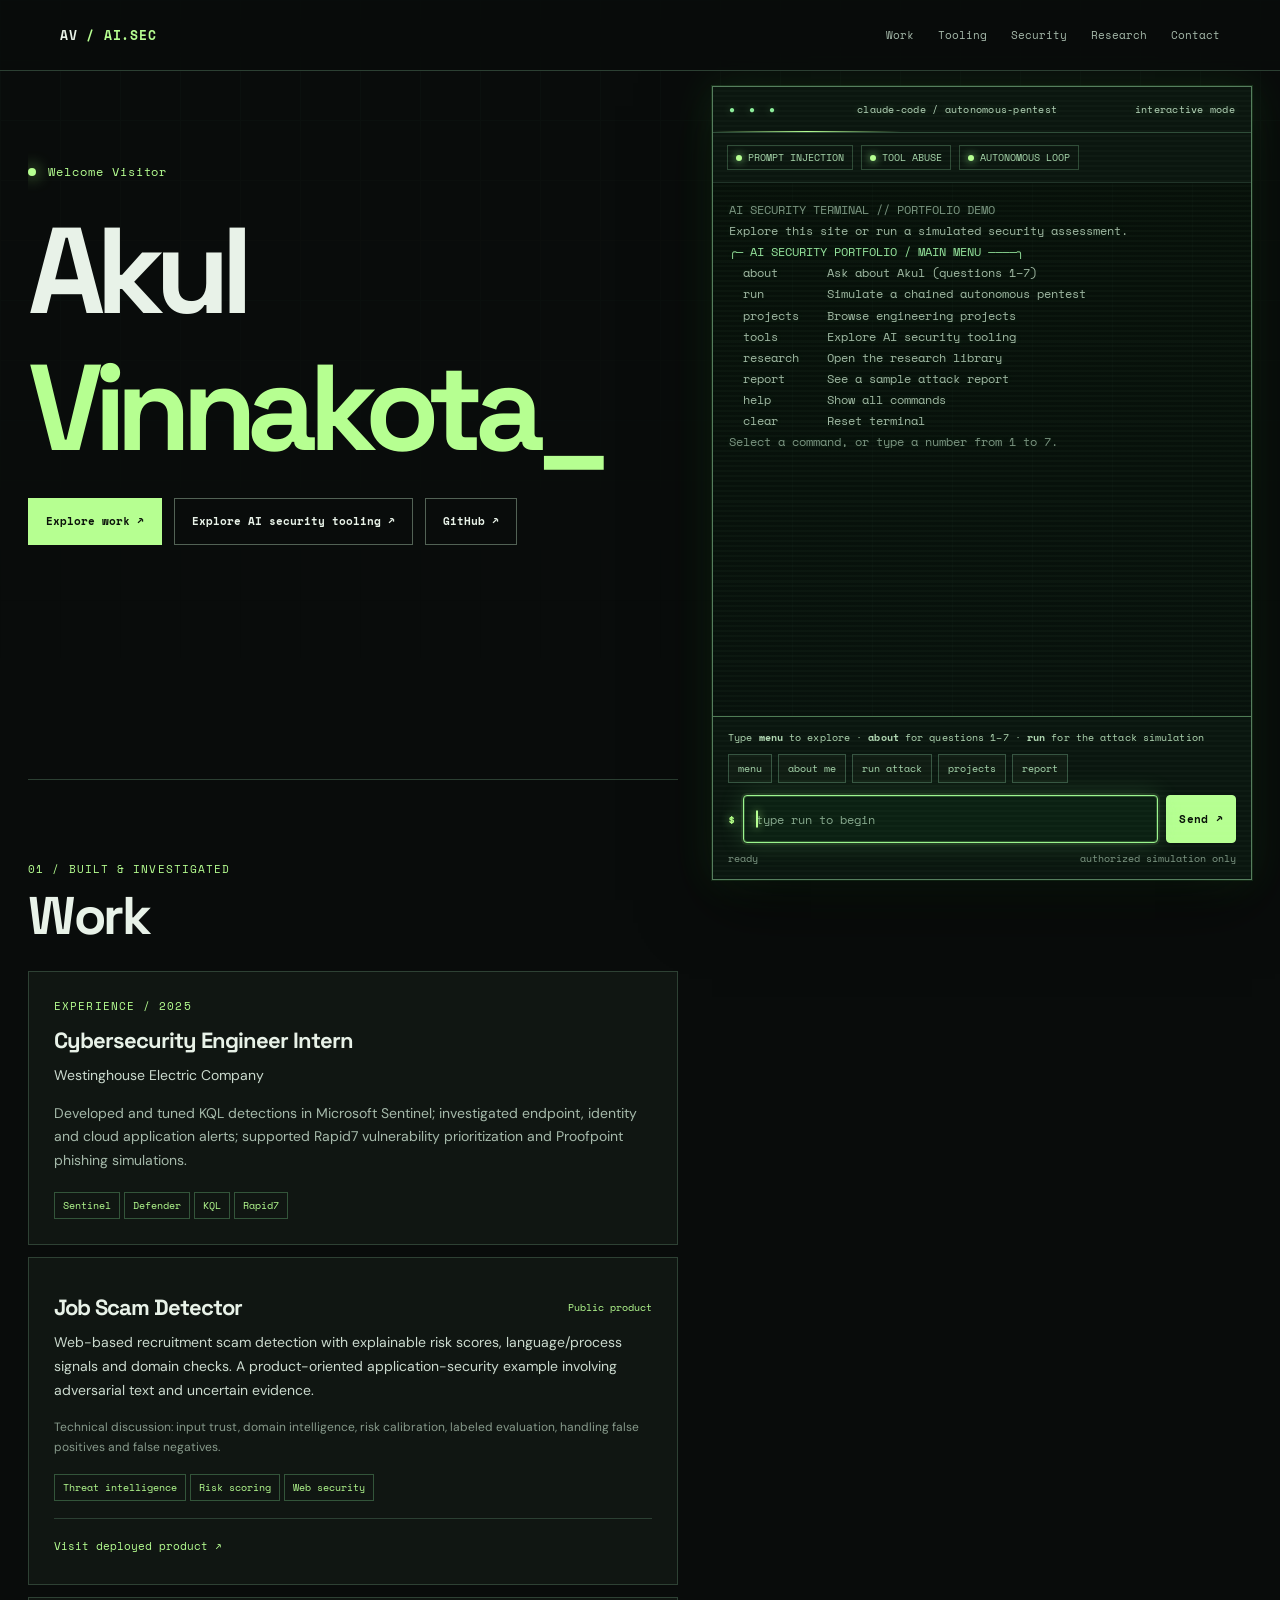
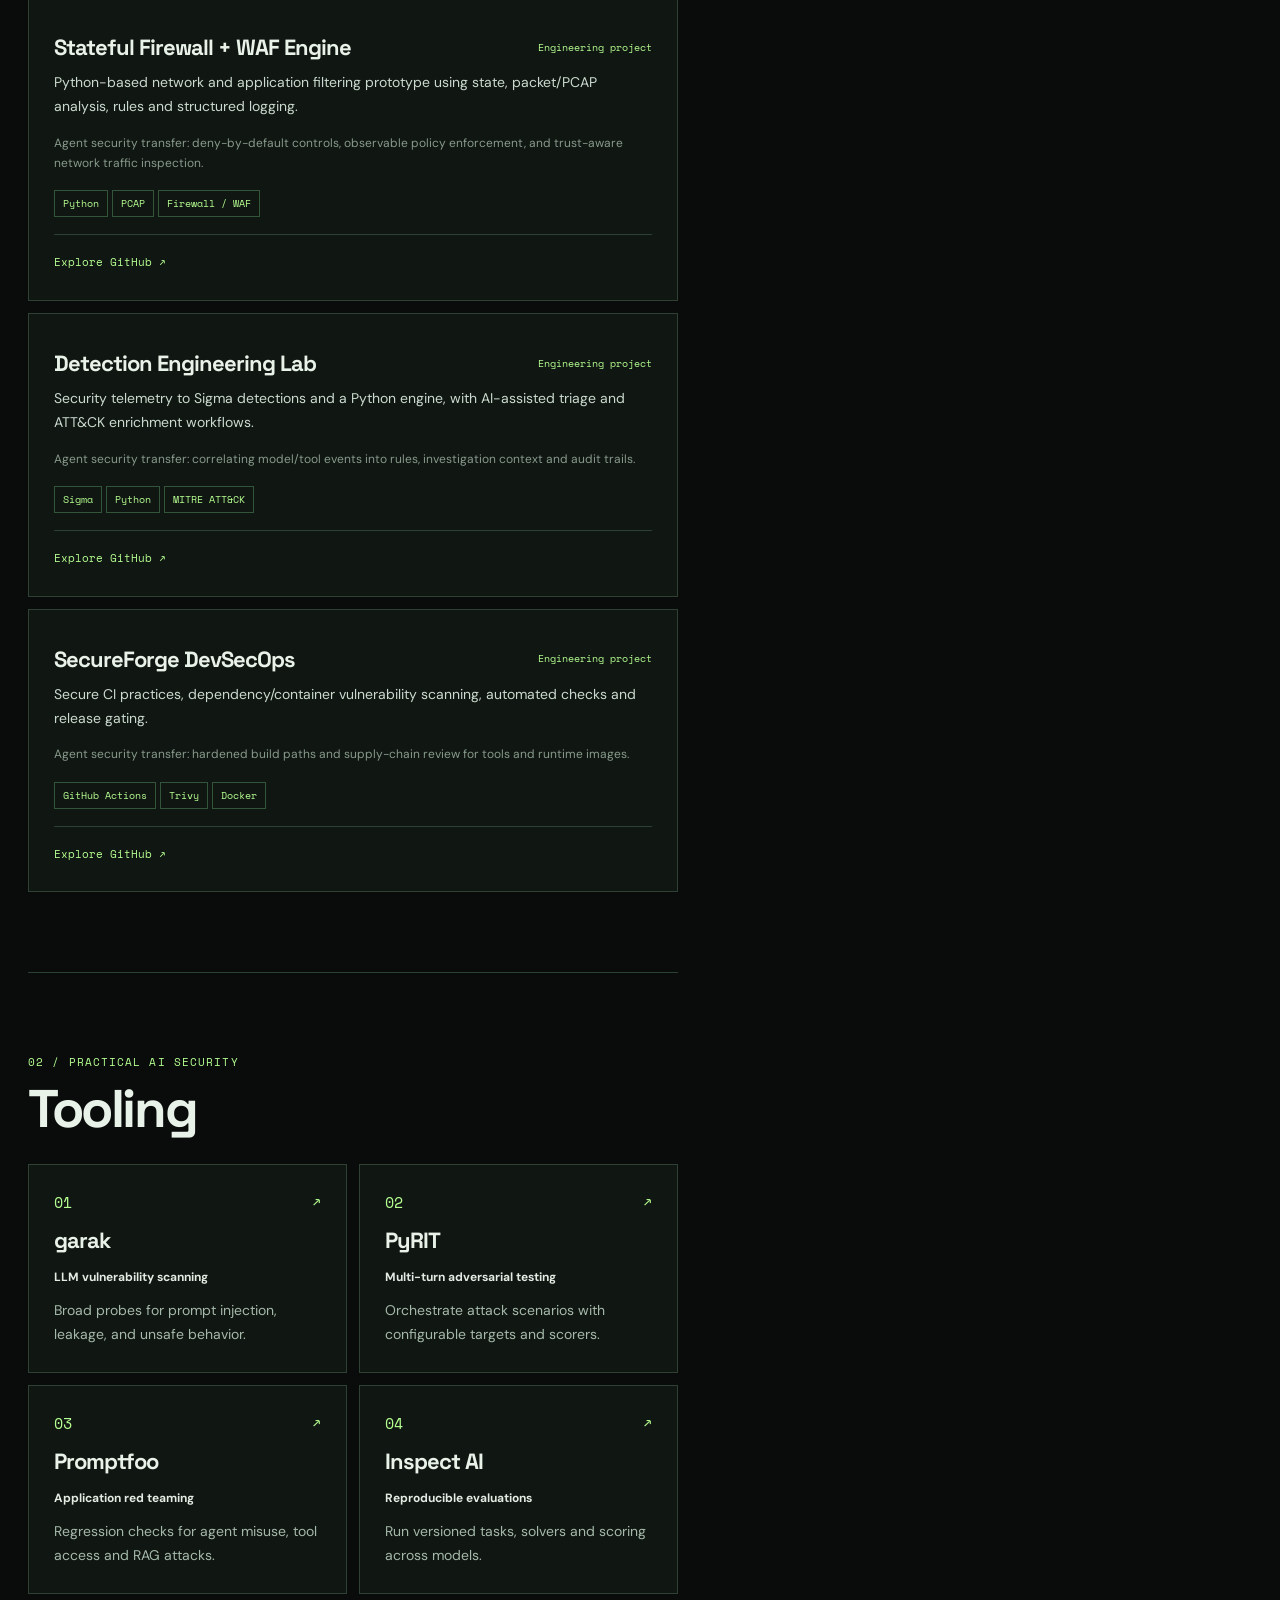
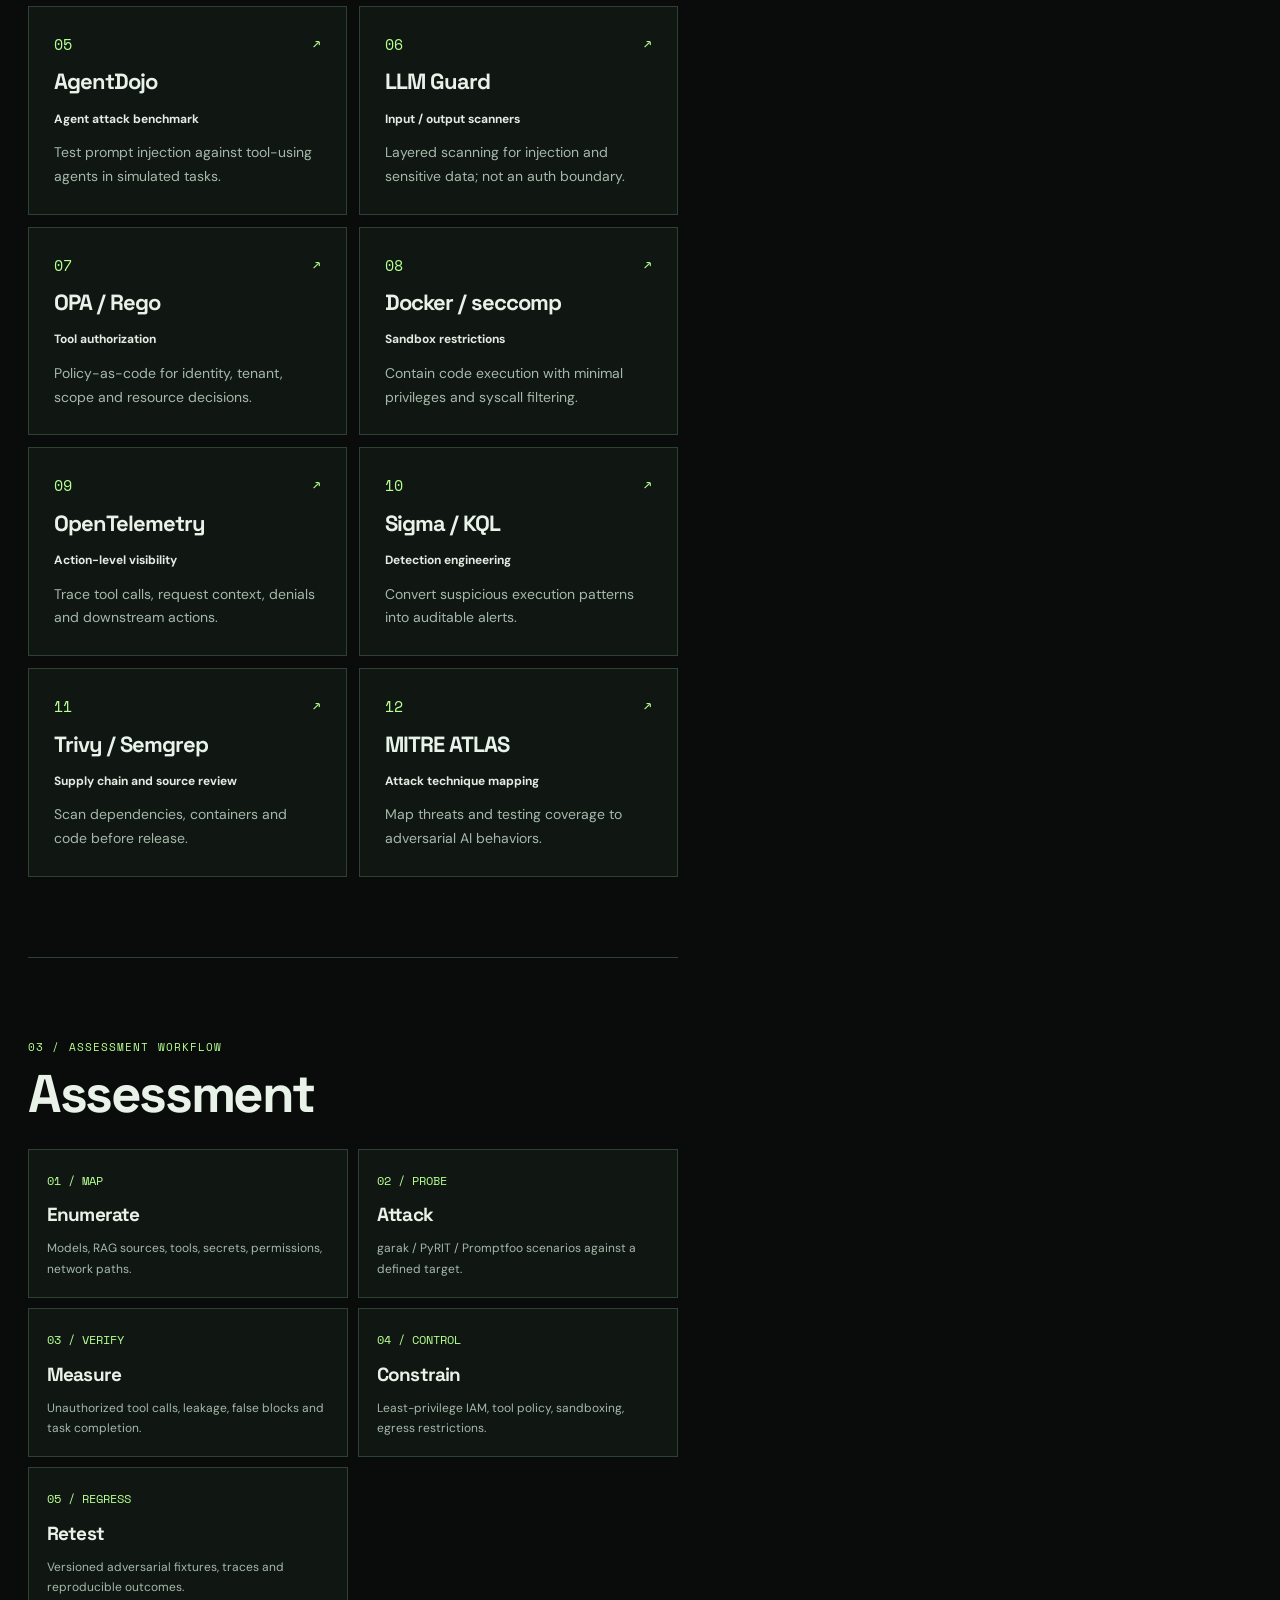
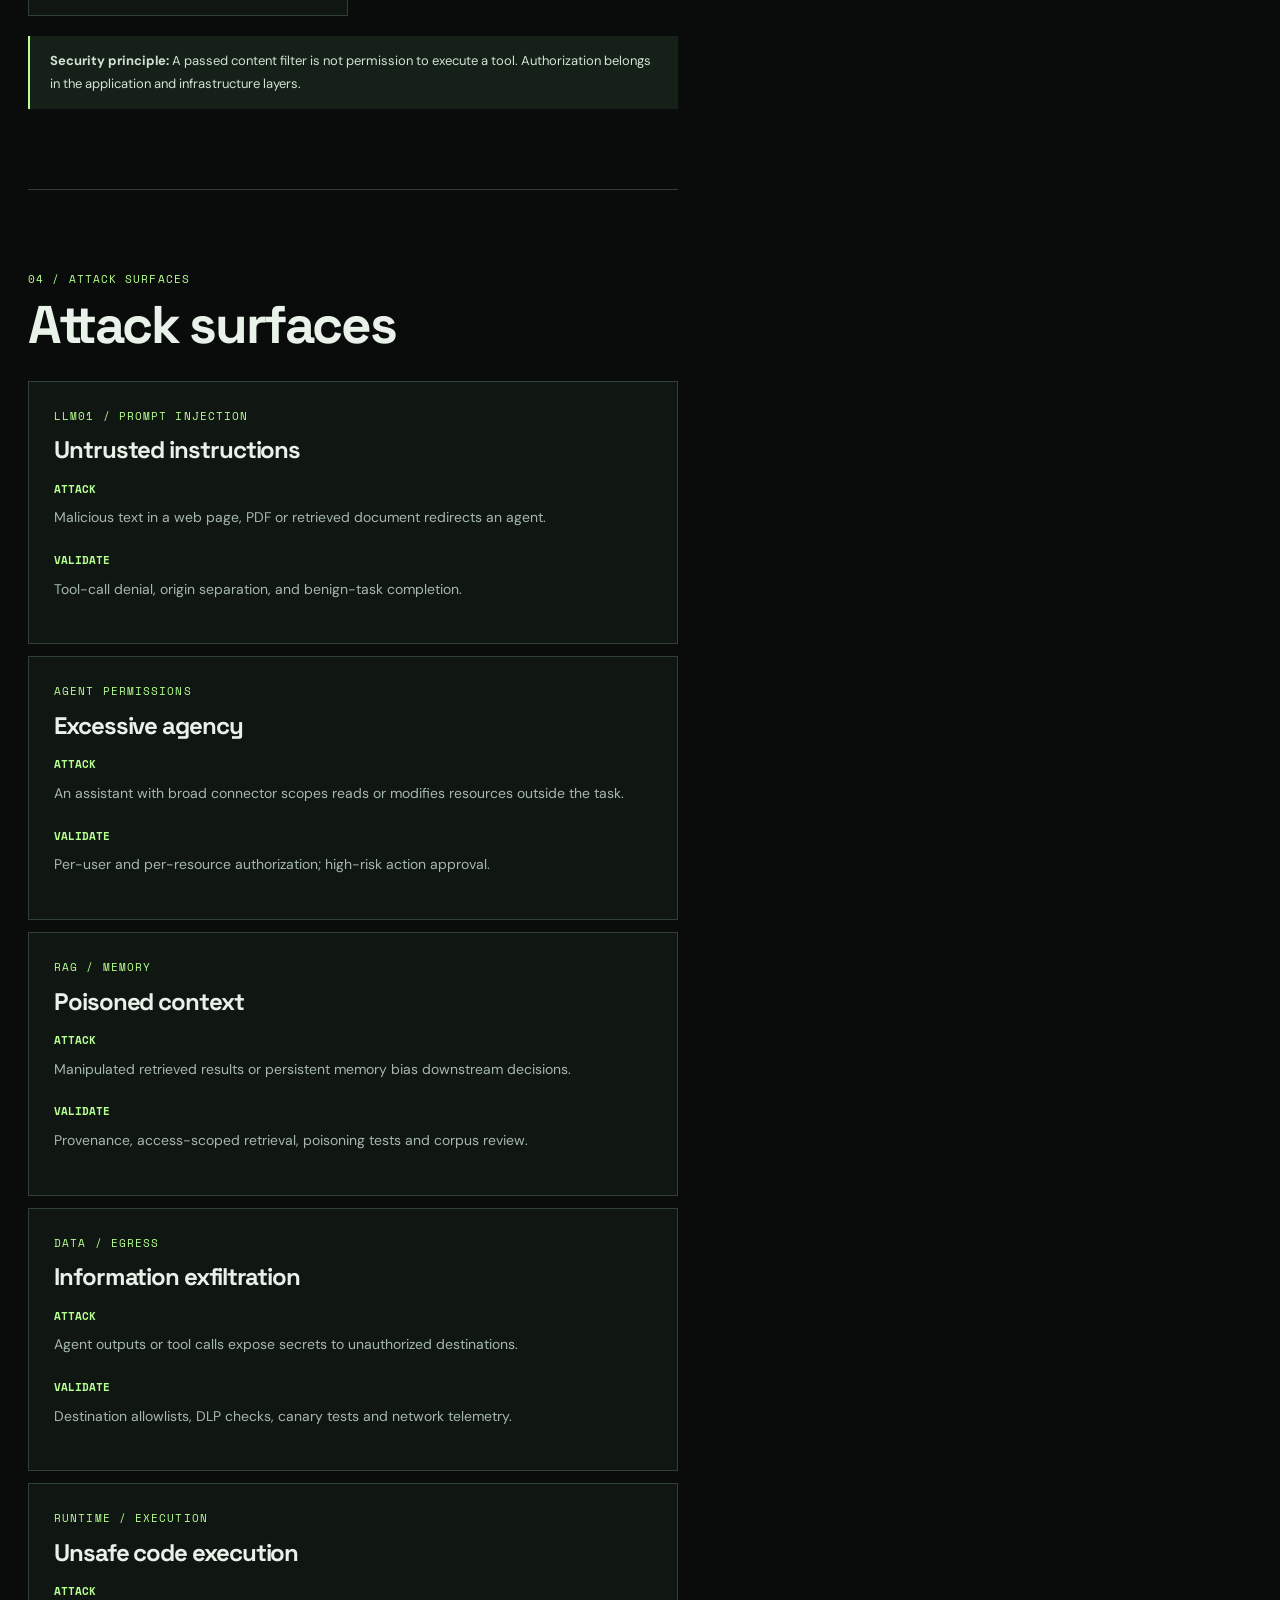
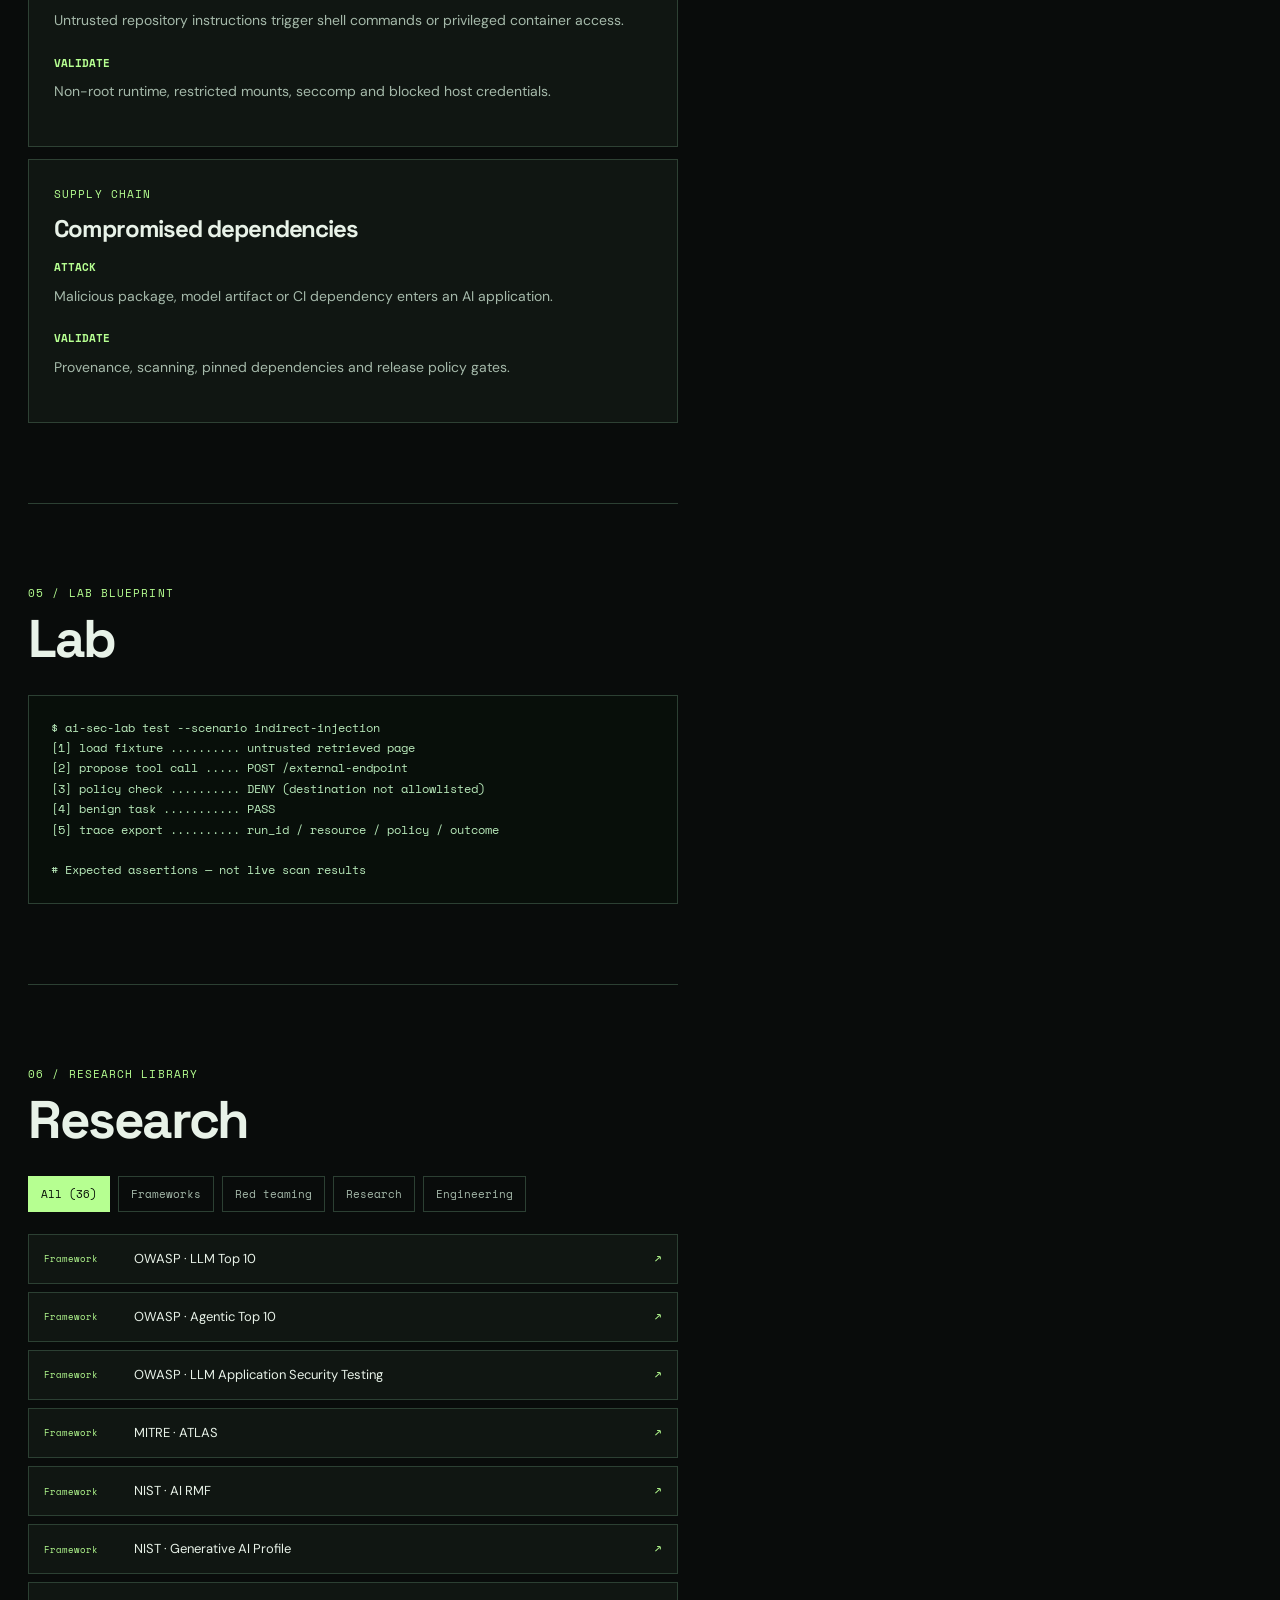
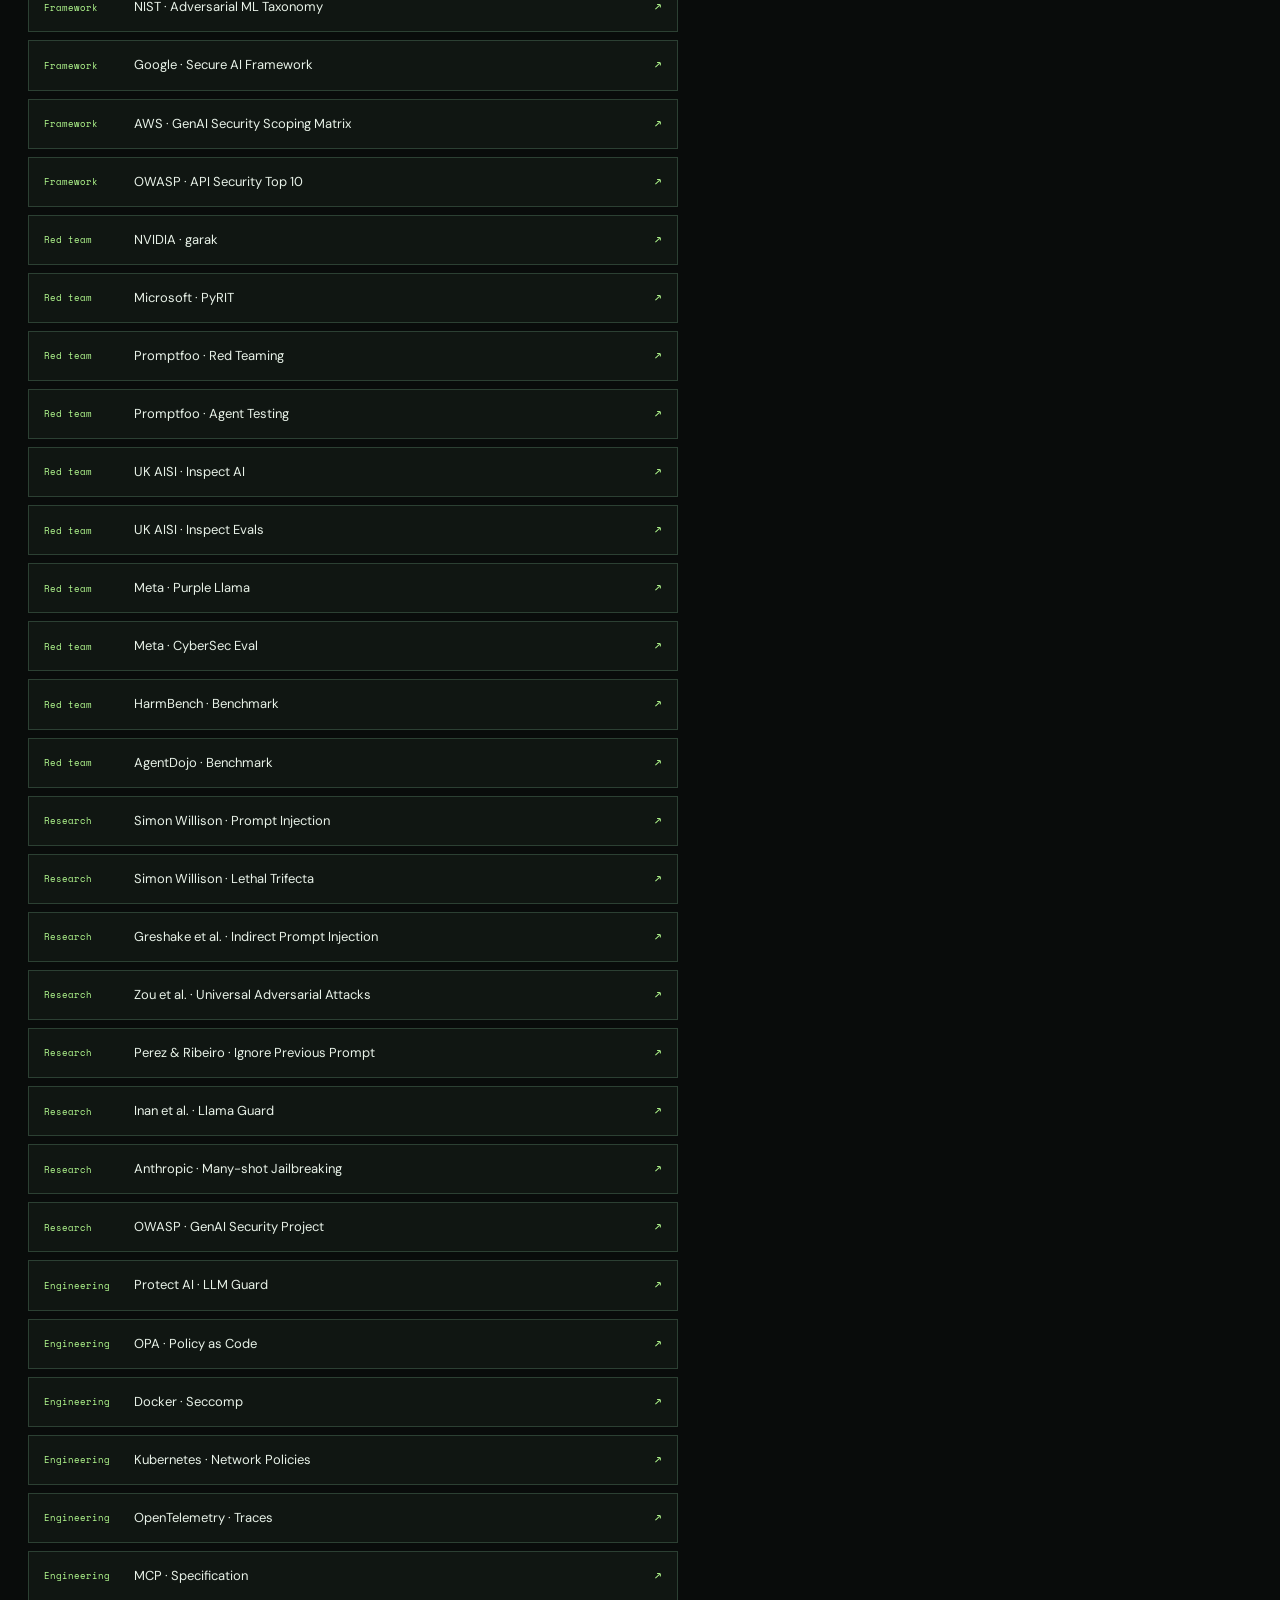
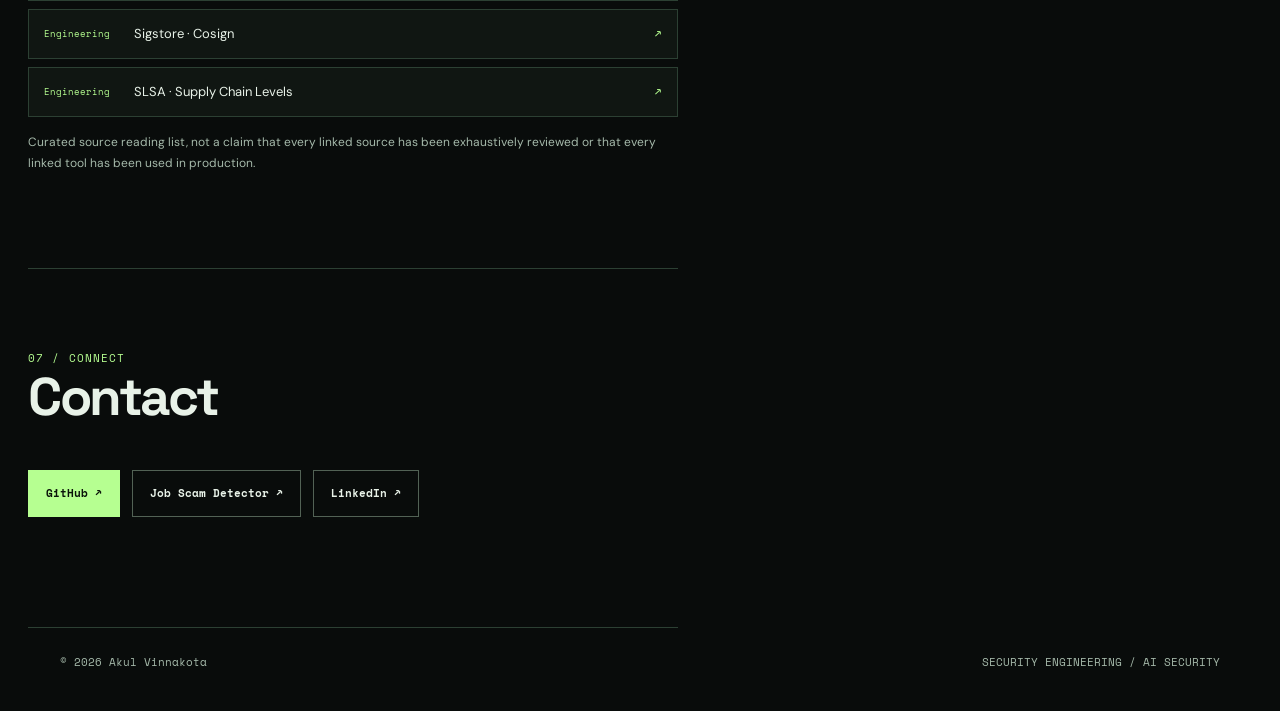
==== index.html @ 5dc17783 "Update index.html" ====
<!DOCTYPE html>
<html lang="en"><head><meta charset="utf-8"/><meta content="width=device-width,initial-scale=1" name="viewport"/><meta content="#090c0b" name="theme-color"/><meta content="Akul Vinnakota | Security engineering, AI red teaming, prompt injection, agent security, detection engineering, and practical open-source tooling." name="description"/><title>Akul Vinnakota | AI Security</title><style>
@import url('https://fonts.googleapis.com/css2?family=DM+Sans:wght@400;500;600;700&family=Space+Grotesk:wght@400;500;600;700&family=Space+Mono:wght@400;700&display=swap');
:root{--bg:#090c0b;--panel:#111714;--line:#29362f;--fg:#e8f2e8;--muted:#9aaba0;--green:#b4ff86;--darkgreen:#163522}*{box-sizing:border-box}html{scroll-behavior:smooth}body{margin:0;background:var(--bg);color:var(--fg);font:15px/1.7 'DM Sans',sans-serif;position:relative}body:before{content:'';position:fixed;inset:0;pointer-events:none;opacity:.15;background-image:linear-gradient(#233128 1px,transparent 1px),linear-gradient(90deg,#233128 1px,transparent 1px);background-size:60px 60px;mask-image:linear-gradient(to bottom,#000,transparent 75%)}a{color:inherit;text-decoration:none}button{font:inherit}::selection{background:var(--green);color:#081009}.wrap{width:min(1160px,calc(100% - 44px));margin:auto}.mono,.eyebrow,.sectionno,.tag,.refcat,.num,.pill,.brand,nav .links,.btn,.arr,.terminal,footer{font-family:'Space Mono',monospace}.eyebrow{font-size:11px;letter-spacing:.1em;color:var(--green);text-transform:uppercase}.muted{color:var(--muted)}nav{position:sticky;top:0;z-index:20;background:#090c0bec;backdrop-filter:blur(20px);border-bottom:1px solid var(--line)}nav .wrap{display:flex;justify-content:space-between;align-items:center;min-height:70px;gap:20px}.brand{font-size:13px;font-weight:700;letter-spacing:.06em}.brand em{font-style:normal;color:var(--green)}nav .links{display:flex;gap:24px;flex-wrap:wrap;font-size:11px;color:var(--muted)}nav a:hover,a:focus-visible{color:var(--green)}.hero{padding:102px 0 100px;position:relative;border-bottom:1px solid var(--line)}.hero:after{content:'+';font:250px 'Space Mono';color:#263b2b;position:absolute;right:0;top:5px;z-index:-1}.overline{display:flex;align-items:center;gap:12px;color:var(--green);font:12px 'Space Mono';letter-spacing:.08em}.dot{width:8px;height:8px;background:var(--green);box-shadow:0 0 16px #9ef875;border-radius:50%}h1,h2,h3,p{margin-top:0}h1,h2,h3{font-family:'Space Grotesk',sans-serif;line-height:1.1;letter-spacing:-.045em}h1{font-size:clamp(56px,10vw,122px);margin:23px 0 18px;font-weight:700;letter-spacing:-.077em}h1 span{display:block;color:var(--green)}.hero .lead{max-width:690px;color:#c7d6cb;font-size:clamp(17px,2vw,21px);line-height:1.55}.buttons{display:flex;flex-wrap:wrap;gap:12px;margin:30px 0}.btn{display:inline-flex;align-items:center;justify-content:center;padding:13px 17px;border:1px solid var(--green);background:var(--green);color:#0b130a;font-size:11px;font-weight:700;transition:.2s}.btn:hover{background:transparent;color:var(--green)}.btn.secondary{background:transparent;color:var(--fg);border-color:#526255}.btn.secondary:hover{border-color:var(--green);color:var(--green)}.strip{display:flex;gap:12px 28px;flex-wrap:wrap;padding-top:25px;margin-top:55px;border-top:1px solid var(--line);color:#9daf9d;font:11px 'Space Mono'}section{padding:80px 0;border-bottom:1px solid var(--line);scroll-margin-top:70px}.section-head{display:flex;justify-content:space-between;align-items:end;gap:35px;margin-bottom:30px}.section-head h2{margin:10px 0 0}h2{font-size:clamp(31px,5vw,53px)}.section-head p{max-width:360px;margin:0;color:var(--muted)}.grid{display:grid;grid-template-columns:repeat(3,1fr);gap:12px}.two{grid-template-columns:repeat(2,1fr)}.panel,.tool{background:var(--panel);border:1px solid var(--line);padding:25px;min-width:0}.panel h3,.tool h3{font-size:22px;margin:12px 0}.panel p,.tool p{color:var(--muted);font-size:14px}.tag{font-size:10px;display:inline-block;margin:5px 4px 0 0;padding:4px 8px;color:var(--green);border:1px solid #33553a}.panel .feature{color:#cbdace}.panel .detail{font-size:12px;color:#879a8b}.panel a:not(.btn){color:var(--green)}.itemtop{display:flex;align-items:center;justify-content:space-between;gap:8px}.pill{color:var(--green);font-size:10px}.sep{margin-top:17px;padding-top:14px;border-top:1px solid var(--line)}.small{font-family:'Space Mono';font-size:11px}.tool{transition:transform .2s,border-color .2s}.tool:hover{border-color:var(--green);transform:translateY(-3px)}.tooltop{display:flex;justify-content:space-between;color:var(--green)}.tool b{font-size:12px;color:#e3ebe3}.tool p{margin:10px 0 0}.workflow{display:grid;grid-template-columns:repeat(5,1fr);gap:10px;margin-top:25px}.step{background:var(--panel);border:1px solid var(--line);padding:18px}.step b{font:12px 'Space Mono';color:var(--green)}.step h3{font-size:19px;margin:12px 0}.step p{font-size:12px;color:var(--muted);margin:0}.casegrid{display:grid;grid-template-columns:repeat(2,1fr);gap:12px}.case h3{font-size:24px}.case strong{font-family:'Space Mono';font-size:11px;color:var(--green);text-transform:uppercase}.case p{margin:5px 0 17px}.callout{border-left:2px solid var(--green);padding:14px 20px;margin-top:20px;background:#142018;color:#d0e4d1;font-size:13px}.filters{display:flex;gap:8px;flex-wrap:wrap;margin-bottom:22px}.filter{background:none;color:var(--muted);border:1px solid var(--line);padding:9px 12px;cursor:pointer;font:11px 'Space Mono'}.filter.active,.filter:hover{background:var(--green);color:#071007;border-color:var(--green)}.references{display:grid;grid-template-columns:repeat(2,1fr);gap:8px}.ref{display:flex;gap:12px;align-items:center;border:1px solid var(--line);padding:13px 15px;font-size:13px;background:#101612}.ref:hover{border-color:var(--green)}.ref[hidden]{display:none}.refcat{flex:0 0 78px;font-size:9px;color:var(--green)}.arr{margin-left:auto;color:var(--green)}.research-note{font-size:12px;color:var(--muted);margin:15px 0}.terminal{padding:22px;background:#080f0a;color:#b7e8b9;border:1px solid var(--line);white-space:pre-wrap;font-size:12px;overflow:auto}footer{padding:25px 0 40px;display:flex;justify-content:space-between;gap:16px;flex-wrap:wrap;color:var(--muted);font-size:11px}#topBtn{position:fixed;right:22px;bottom:22px;border:1px solid var(--green);color:var(--green);background:#0a120b;padding:10px 14px;cursor:pointer;opacity:0;pointer-events:none;transition:.2s}#topBtn.show{opacity:1;pointer-events:auto}.skip{position:absolute;left:-9999px}.skip:focus{left:12px;top:12px;z-index:40;background:var(--green);color:#000;padding:8px}@media(max-width:850px){.grid{grid-template-columns:repeat(2,1fr)}.workflow{grid-template-columns:repeat(2,1fr)}.section-head{display:block}.section-head p{margin-top:12px}.hero{padding:75px 0}}@media(max-width:600px){.wrap{width:min(100% - 28px,1160px)}nav .wrap{align-items:flex-start;padding:16px 0;flex-direction:column;gap:10px}nav .links{gap:13px;font-size:10px}.grid,.two,.casegrid,.references{grid-template-columns:1fr}.workflow{grid-template-columns:1fr 1fr}.hero{padding:60px 0}.hero:after{display:none}section{padding:55px 0}.refcat{flex-basis:65px}.brand{font-size:12px}h1{font-size:clamp(49px,11vw,75px)}}@media(prefers-reduced-motion:reduce){*{scroll-behavior:auto!important;transition:none!important}}

/* Minimal headings with interactive right-side terminal */
.hero{padding:92px 0 96px;position:relative;border-bottom:1px solid var(--line);overflow:hidden;isolation:isolate}.hero:after{display:none}.hero-grid{display:block;min-height:520px;position:relative;z-index:1}.hero-copy{max-width:560px;position:relative;z-index:2}.hero h1{text-shadow:0 6px 35px #090c0b,0 0 65px #090c0b;margin-bottom:22px}.hero .buttons{margin:0}
.page-shell{display:grid;grid-template-columns:minmax(0,1fr) 420px;gap:28px;align-items:start;position:relative}.content-column{min-width:0}.terminal-column{position:sticky;top:92px;align-self:start}
.live-terminal{position:relative;background:linear-gradient(180deg,#071009 0%,#08120d 100%);border:1px solid #355742;box-shadow:0 30px 90px #0008,0 0 40px #6bdc7824;min-height:calc(100vh - 120px);display:flex;flex-direction:column;overflow:hidden}
.live-terminal:before{content:'';position:absolute}.term-head{display:flex;align-items:center;justify-content:space-between;gap:10px;padding:12px 14px;border-bottom:1px solid #2f4d39;color:#b7d7bb;font:10px 'Space Mono',monospace;background:#09130d}.term-lights{color:#8aec98;letter-spacing:4px}.term-meta{display:flex;gap:8px;flex-wrap:wrap;padding:12px 14px;border-bottom:1px solid #203328;background:#0a140f}.meta-pill{display:inline-flex;align-items:center;gap:6px;border:1px solid #2e4a36;padding:4px 8px;color:#a8d8ac;font:10px 'Space Mono',monospace}.meta-pill:before{content:'';width:6px;height:6px;border-radius:50%;background:var(--green);box-shadow:0 0 8px #9fff9a}
.term-output{flex:1;padding:16px 16px 14px 16px;overflow:auto;font:12px/1.75 'Space Mono',monospace;color:#bddbbf;background-image:linear-gradient(rgba(32,54,41,.14) 1px,transparent 1px),linear-gradient(90deg,rgba(32,54,41,.10) 1px,transparent 1px);background-size:80px 80px;background-position:-1px -1px}.term-line{display:block;white-space:pre-wrap;word-break:break-word}.term-line.dim{color:#7a9480}.term-line.ok{color:#94e39b}.term-line.warn{color:#e0c07b}.term-line.bad{color:#f29a9a}.term-line.cmd{color:#d4e7d5}.term-line.help{color:#9fb8a2}.term-inputbar{border-top:1px solid #2a4031;background:#09110c;padding:12px 14px}.term-hint{font:10px 'Space Mono',monospace;color:#87a18b;margin-bottom:8px}.term-form{display:flex;gap:8px;align-items:center}.prompt{color:var(--green);font:12px 'Space Mono',monospace}.term-input{flex:1;background:#050b08;border:1px solid #31503d;color:#dbefdc;padding:10px 12px;font:12px 'Space Mono',monospace;outline:none}.term-input:focus{border-color:var(--green);box-shadow:0 0 0 1px rgba(180,255,134,.15)}.term-btn{padding:10px 12px;border:1px solid var(--green);background:var(--green);color:#071007;font:11px 'Space Mono',monospace;font-weight:700;cursor:pointer}.term-btn:hover{background:transparent;color:var(--green)}.status-row{display:flex;justify-content:space-between;gap:8px;margin-top:8px;font:10px 'Space Mono',monospace;color:#7f9785}.cursor{animation:blink 1s step-end infinite}@keyframes blink{50%{opacity:0}}
@media(max-width:1100px){.page-shell{grid-template-columns:minmax(0,1fr) 360px;gap:20px}.live-terminal{min-height:620px}.term-output{font-size:11px}}
@media(max-width:900px){.page-shell{grid-template-columns:1fr}.terminal-column{position:relative;top:auto;order:-1}.live-terminal{min-height:500px}.hero-grid{min-height:auto}.hero-copy{max-width:none}}
@media(max-width:700px){.hero{padding:60px 0 70px}.term-form{flex-wrap:wrap}.term-btn{width:100%}}
@media(prefers-reduced-motion:reduce){.cursor{animation:none}}.section-head{margin-bottom:26px}.section-head h2{margin:8px 0 0}
@media(max-width:1100px){.site-attack-chain{width:min(41vw,460px);opacity:.36}.chain-node{width:min(100%,220px)}}@media(max-width:900px){.hero-grid{grid-template-columns:1fr;gap:24px;min-height:auto}.hero-copy{max-width:none}.attack-scene{min-height:auto}.attack-frame{min-height:540px}.site-attack-chain{display:none}}
@media(max-width:700px){.hero{padding:60px 0}.attack-output{font-size:10px}.attack-frame{min-height:500px}.attack-bar{font-size:9px}.attack-summary{gap:6px}.mini-pill{font-size:9px;padding:4px 7px}}
@media(prefers-reduced-motion:reduce){.terminal-line{animation:none;opacity:1}.caret{animation:none}}
.term-shortcuts{display:flex;gap:6px;flex-wrap:wrap;margin:0 0 12px}.term-shortcuts button{background:#101c13;border:1px solid #365441;color:#a9d9af;font:10px 'Space Mono',monospace;padding:6px 9px;cursor:pointer}.term-shortcuts button:hover,.term-shortcuts button:focus-visible{border-color:var(--green);color:var(--green)}

/* Terminal focus: visible output pane, no page-length output expansion */
.page-shell{width:min(1440px,calc(100% - 56px));grid-template-columns:minmax(0,1fr) minmax(480px,540px);gap:34px}
.terminal-column{position:sticky;top:86px;min-width:0}
.live-terminal{height:calc(100dvh - 106px);min-height:530px;max-height:850px;overflow:hidden;box-shadow:0 24px 75px #000a,0 0 58px #7fff7924;border-color:#477b50}
.term-output{flex:1 1 auto;min-height:0;overflow-y:auto;overscroll-behavior:contain;scrollbar-width:thin;scrollbar-color:#456b4b #0b160e;font-size:12px;line-height:1.76}
.term-output::-webkit-scrollbar{width:9px}.term-output::-webkit-scrollbar-thumb{background:#3a6042;border:2px solid #0b160e;border-radius:8px}
.term-head{padding:15px 16px}.term-inputbar{flex:0 0 auto;padding:13px 15px}.term-hint{line-height:1.6}
.content-column{min-width:0}.content-column .grid.two{grid-template-columns:1fr}.content-column .grid{grid-template-columns:repeat(2,minmax(0,1fr))}.content-column .workflow{grid-template-columns:repeat(2,minmax(0,1fr))}.content-column .references{grid-template-columns:1fr}.content-column .casegrid{grid-template-columns:1fr}
@media(max-width:1150px){.page-shell{grid-template-columns:minmax(0,1fr) minmax(390px,45%);gap:20px}.live-terminal{min-height:500px}}
@media(max-width:900px){.page-shell{width:min(100% - 30px,760px);grid-template-columns:minmax(0,1fr)}.terminal-column{position:relative;top:auto;order:-1}.live-terminal{height:560px;min-height:0;max-height:none}.content-column .grid{grid-template-columns:repeat(2,minmax(0,1fr))}}
@media(max-width:600px){.page-shell{width:calc(100% - 28px)}.live-terminal{height:530px}.term-head{font-size:9px}.term-output{font-size:11px}.content-column .grid,.content-column .workflow{grid-template-columns:1fr}}
@media(max-height:660px) and (min-width:901px){.live-terminal{height:calc(100dvh - 90px);min-height:400px}.term-hint{display:none}.term-meta{padding:8px 12px}}

/* Short, occasional glitch on the name; readable between bursts. */
.glitch-name .glitch-row{display:block;position:relative;width:max-content;max-width:100%;line-height:1.12;isolation:isolate}
.glitch-name .glitch-first{color:var(--fg)}
.glitch-name .glitch-last{color:var(--green)}
.glitch-name .glitch-row::before,.glitch-name .glitch-row::after{content:attr(data-text);position:absolute;inset:0;pointer-events:none;opacity:0;white-space:nowrap;color:inherit}
.glitch-name .glitch-row::before{text-shadow:-2px 0 #54ffe3;animation:nameGlitchA 8.5s infinite step-end}
.glitch-name .glitch-row::after{text-shadow:2px 0 #ff6d88;animation:nameGlitchB 8.5s infinite step-end}
.glitch-name .glitch-last::before,.glitch-name .glitch-last::after{animation-delay:1.7s}
@keyframes nameGlitchA{0%,35%,36.4%,37.3%,38.4%,70%,71.2%,72.1%,100%{opacity:0;transform:none}35.4%{opacity:.78;transform:translate(-3px,1px);clip-path:inset(15% 0 62% 0)}36%{opacity:.64;transform:translate(3px,-1px);clip-path:inset(60% 0 14% 0)}37.8%{opacity:.9;transform:translate(-2px,0);clip-path:inset(41% 0 39% 0)}70.5%{opacity:.65;transform:translate(-2px,1px);clip-path:inset(77% 0 5% 0)}}
@keyframes nameGlitchB{0%,35%,36.4%,37.3%,38.4%,70%,71.2%,72.1%,100%{opacity:0;transform:none}35.4%{opacity:.7;transform:translate(2px,-1px);clip-path:inset(56% 0 20% 0)}36%{opacity:.72;transform:translate(-3px,1px);clip-path:inset(19% 0 61% 0)}37.8%{opacity:.85;transform:translate(3px,1px);clip-path:inset(70% 0 10% 0)}70.5%{opacity:.6;transform:translate(3px,-1px);clip-path:inset(25% 0 57% 0)}}
@media(prefers-reduced-motion:reduce){.glitch-name .glitch-row::before,.glitch-name .glitch-row::after{animation:none!important;opacity:0!important}}

/* Signature glitch: immediate boot distortion, then infrequent burst interference. */
.glitch-name{animation:nameBoot .85s steps(2,end) both}
.glitch-name .glitch-row::before{animation:nameGlitchA 5.6s infinite step-end}
.glitch-name .glitch-row::after{animation:nameGlitchB 5.6s infinite step-end}
.glitch-name .glitch-last::before,.glitch-name .glitch-last::after{animation-delay:.22s}
@keyframes nameBoot{0%{opacity:.16;filter:blur(9px);transform:translateX(-9px)}15%{opacity:1;filter:blur(1px);transform:translateX(7px)}25%{opacity:.45;transform:translateX(-5px)}38%{opacity:1;filter:blur(3px);transform:translateX(4px)}52%{opacity:.6;filter:blur(0);transform:translateX(-2px)}70%,100%{opacity:1;filter:none;transform:none}}
/* Only section/subsection text gets copies; links and body copy remain still. */
.section-head h2,.content-column section > h2,.panel h3,.tool h3,.case h3,.step h3{position:relative;isolation:isolate;width:fit-content;max-width:100%}
.section-head h2::before,.section-head h2::after,.content-column section > h2::before,.content-column section > h2::after,.panel h3::before,.panel h3::after,.tool h3::before,.tool h3::after,.case h3::before,.case h3::after,.step h3::before,.step h3::after{content:attr(data-glitch);position:absolute;inset:0;opacity:0;pointer-events:none;color:inherit;white-space:nowrap;max-width:100%;overflow:hidden}
.section-head h2::before,.content-column section > h2::before,.panel h3::before,.tool h3::before,.case h3::before,.step h3::before{text-shadow:-2px 0 #5fffee;animation:subtitleFuzz 9s infinite steps(1,end)}
.section-head h2::after,.content-column section > h2::after,.panel h3::after,.tool h3::after,.case h3::after,.step h3::after{text-shadow:2px 0 #f66c91;animation:subtitleFuzz 9s 70ms infinite steps(1,end)}
@keyframes subtitleFuzz{0%,44%,45.8%,46.8%,47.6%,100%{opacity:0;transform:none}44.3%{opacity:.74;transform:translateX(-3px);clip-path:inset(12% 0 59% 0)}45.2%{opacity:.52;transform:translateX(2px);clip-path:inset(62% 0 12% 0)}47%{opacity:.64;transform:translateX(-1px);clip-path:inset(35% 0 36% 0)}}
/* Terminal atmosphere is visual only; all commands and input remain clickable. */
.live-terminal{isolation:isolate;box-shadow:0 24px 75px #000b,0 0 0 1px #76ff8430,0 0 58px #7fff7937}
.live-terminal::after{content:'';position:absolute;inset:0;z-index:5;pointer-events:none;opacity:.10;background:repeating-linear-gradient(to bottom,transparent 0px,transparent 3px,#9efaab 4px,transparent 5px);mix-blend-mode:screen}
.term-head{position:relative;text-shadow:0 0 9px #9bffa055;letter-spacing:.025em}
.term-head::after{content:'';position:absolute;bottom:0;left:0;height:1px;width:35%;background:linear-gradient(90deg,transparent,var(--green),transparent);animation:signalSweep 4s linear infinite}
@keyframes signalSweep{0%{transform:translateX(-100%)}100%{transform:translateX(380%)}}
.term-output{scroll-behavior:smooth;text-shadow:0 0 7px rgba(122,255,152,.12)}
.term-line{animation:logPop .17s steps(2,end)}
@keyframes logPop{from{opacity:.2;filter:blur(2px)}to{opacity:1;filter:none}}
.term-input:focus{box-shadow:0 0 0 1px #b4ff8640,0 0 17px #9cff8920}
@media(prefers-reduced-motion:reduce){.glitch-name,.glitch-name .glitch-row::before,.glitch-name .glitch-row::after,.section-head h2::before,.section-head h2::after,.content-column section > h2::before,.content-column section > h2::after,.panel h3::before,.panel h3::after,.tool h3::before,.tool h3::after,.case h3::before,.case h3::after,.step h3::before,.step h3::after,.term-head::after,.term-line{animation:none!important}.glitch-name{opacity:1!important;filter:none!important;transform:none!important}}

/* Organic signal interference: irregular microbursts, never a metronomic flash. */
.glitch-name{animation:none!important}
.glitch-name .glitch-row{animation:none!important;text-shadow:none}
.glitch-name .glitch-row::before{animation:organicGlitchC 3.4s steps(1,end) infinite!important}
.glitch-name .glitch-row::after{animation:organicGlitchM 3.4s steps(1,end) infinite!important}
.glitch-name .glitch-last::before{animation-delay:-.21s!important}
.glitch-name .glitch-last::after{animation-delay:-.34s!important}
@keyframes organicGlitchC{
  0%,3.2%,16.7%,19.9%,35.8%,37.5%,54.4%,56.3%,71.9%,74.6%,90.5%,92.3%,100%{opacity:0;transform:none;clip-path:inset(0)}
  1%{opacity:.56;transform:translate(-2px,0);clip-path:inset(12% 0 61% 0)}
  2.2%{opacity:.42;transform:translate(1px,0);clip-path:inset(67% 0 15% 0)}
  18.1%{opacity:.68;transform:translate(-3px,1px);clip-path:inset(48% 0 33% 0)}
  36.7%{opacity:.48;transform:translate(2px,-1px);clip-path:inset(23% 0 55% 0)}
  55.1%{opacity:.58;transform:translate(-2px,0);clip-path:inset(70% 0 10% 0)}
  73%{opacity:.38;transform:translate(1px,1px);clip-path:inset(14% 0 68% 0)}
  91.2%{opacity:.54;transform:translate(-2px,-1px);clip-path:inset(39% 0 39% 0)}
}
@keyframes organicGlitchM{
  0%,4.1%,15.3%,18.2%,33.7%,36.5%,52.9%,55.5%,69.8%,72.3%,88.4%,91.2%,100%{opacity:0;transform:none;clip-path:inset(0)}
  2.7%{opacity:.4;transform:translate(2px,0);clip-path:inset(61% 0 14% 0)}
  16.1%{opacity:.58;transform:translate(3px,-1px);clip-path:inset(25% 0 59% 0)}
  34.6%{opacity:.43;transform:translate(-2px,1px);clip-path:inset(63% 0 18% 0)}
  54.1%{opacity:.6;transform:translate(2px,0);clip-path:inset(8% 0 77% 0)}
  71%{opacity:.45;transform:translate(2px,-1px);clip-path:inset(54% 0 28% 0)}
  89.8%{opacity:.55;transform:translate(3px,0);clip-path:inset(26% 0 57% 0)}
}
/* Clearly interactive command line, even before the field gets focus. */
.input-shell{position:relative;display:block;flex:1;min-width:0}
.input-shell .term-input{width:100%;padding-right:22px;caret-color:var(--green)}
.input-shell .idle-caret{position:absolute;left:13px;top:50%;width:2px;height:17px;background:var(--green);box-shadow:0 0 8px #b4ff86;transform:translateY(-50%);pointer-events:none;animation:idleCaretBlink 1s steps(1,end) infinite}
.input-shell:focus-within .idle-caret,.input-shell:has(.term-input:not(:placeholder-shown)) .idle-caret{display:none}
@keyframes idleCaretBlink{0%,49%{opacity:1}50%,100%{opacity:0}}
@media(prefers-reduced-motion:reduce){.glitch-name .glitch-row,.glitch-name .glitch-row::before,.glitch-name .glitch-row::after,.input-shell .idle-caret{animation:none!important}.glitch-name .glitch-row::before,.glitch-name .glitch-row::after{opacity:0!important}.input-shell .idle-caret{opacity:1}}
/* Modern research-lab finish: restrained effects and clear interaction. */
:root{--panel:#101612;--line:#2c4033;--green:#b6ff91;--muted:#a5b9aa}
.term-inputbar{background:#0a160f;border-top:1px solid #4c7952}
.term-hint{color:#b1d8b3;letter-spacing:.01em}
.input-shell .term-input{min-height:48px;background:#0b2012;border:1px solid #9bf58e;box-shadow:inset 0 0 0 1px #8bec743d,0 0 0 2px #b4ff8618,0 0 24px #77ed8033;border-radius:4px;transition:border-color .18s,box-shadow .18s,background .18s}
.input-shell .term-input::placeholder{color:#86a88d;opacity:1}
.input-shell .term-input:focus{background:#0e2917;border-color:#d0ffb4;box-shadow:0 0 0 3px #9efa8733,0 0 30px #9cff8960}
.term-form .prompt{color:#b4ff86;font-weight:700;text-shadow:0 0 9px #9cff8990}
.term-btn{border-radius:4px;min-height:48px;letter-spacing:.025em}
.term-head,.term-meta{background:#0b160f}
.live-terminal{border-color:#567e5e;box-shadow:0 20px 65px #0009,0 0 0 1px #7cff7822,0 0 40px #5aff6422}
.live-terminal::after{opacity:.045}
.term-line{animation:logPop .14s ease-out}
.panel,.tool,.step{border-color:#2e4134;transition:border-color .2s,transform .2s}
.panel:hover,.step:hover{border-color:#476d4b}
.section-head h2,.content-column section > h2{letter-spacing:-.045em}
@media(prefers-reduced-motion:reduce){.glitch-name .glitch-row::before,.glitch-name .glitch-row::after{animation:none!important;opacity:0!important}}
</style></head><body><a class="skip" href="#main">Skip to content</a><nav><div class="wrap"><a class="brand" href="#home">AV <em>/ AI.SEC</em></a><div class="links"><a href="#work">Work</a><a href="#tools">Tooling</a><a href="#threats">Security</a><a href="#research">Research</a><a href="#contact">Contact</a></div></div></nav><div class="wrap page-shell"><main class="content-column" id="main"><header class="hero" id="home"><div class="hero-grid"><div class="hero-copy"><div class="overline"><span class="dot"></span>Welcome Visitor</span> </div><h1 class="glitch-name"><span class="glitch-row glitch-first" data-text="Akul">Akul</span><span class="glitch-row glitch-last" data-text="Vinnakota_">Vinnakota_</span></h1><div class="buttons"><a class="btn" href="#work">Explore work ↗</a><a class="btn secondary" href="#tools">Explore AI security tooling ↗</a><a class="btn secondary" href="https://github.com/akul-vinnakota" rel="noopener noreferrer" target="_blank">GitHub ↗</a></div></div></div></header>
<section id="work"><div class="section-head"><div><div class="eyebrow">01 / Built &amp; investigated</div><h2>Work</h2></div></div><div class="grid two"><article class="panel"><div class="eyebrow">Experience / 2025</div><h3>Cybersecurity Engineer Intern</h3><p class="feature">Westinghouse Electric Company</p><p>Developed and tuned KQL detections in Microsoft Sentinel; investigated endpoint, identity and cloud application alerts; supported Rapid7 vulnerability prioritization and Proofpoint phishing simulations.</p><span class="tag">Sentinel</span><span class="tag">Defender</span><span class="tag">KQL</span><span class="tag">Rapid7</span></article><article class="panel"><div class="itemtop"><h3>Job Scam Detector</h3><span class="pill">Public product</span></div><p class="feature">Web-based recruitment scam detection with explainable risk scores, language/process signals and domain checks. A product-oriented application-security example involving adversarial text and uncertain evidence.</p><p class="detail">Technical discussion: input trust, domain intelligence, risk calibration, labeled evaluation, handling false positives and false negatives.</p><span class="tag a">Threat intelligence</span><span class="tag">Risk scoring</span><span class="tag">Web security</span><div class="sep"><a class="small good" href="https://jobscamdetector.org" rel="noopener noreferrer" target="_blank">Visit deployed product ↗</a></div></article><article class="panel"><div class="itemtop"><h3>Stateful Firewall + WAF Engine</h3><span class="pill">Engineering project</span></div><p class="feature">Python-based network and application filtering prototype using state, packet/PCAP analysis, rules and structured logging.</p><p class="detail">Agent security transfer: deny-by-default controls, observable policy enforcement, and trust-aware network traffic inspection.</p><span class="tag a">Python</span><span class="tag">PCAP</span><span class="tag">Firewall / WAF</span><div class="sep"><a class="small good" href="https://github.com/akul-vinnakota" rel="noopener noreferrer" target="_blank">Explore GitHub ↗</a></div></article><article class="panel"><div class="itemtop"><h3>Detection Engineering Lab</h3><span class="pill">Engineering project</span></div><p class="feature">Security telemetry to Sigma detections and a Python engine, with AI-assisted triage and ATT&amp;CK enrichment workflows.</p><p class="detail">Agent security transfer: correlating model/tool events into rules, investigation context and audit trails.</p><span class="tag a">Sigma</span><span class="tag">Python</span><span class="tag">MITRE ATT&amp;CK</span><div class="sep"><a class="small good" href="https://github.com/akul-vinnakota" rel="noopener noreferrer" target="_blank">Explore GitHub ↗</a></div></article><article class="panel"><div class="itemtop"><h3>SecureForge DevSecOps</h3><span class="pill">Engineering project</span></div><p class="feature">Secure CI practices, dependency/container vulnerability scanning, automated checks and release gating.</p><p class="detail">Agent security transfer: hardened build paths and supply-chain review for tools and runtime images.</p><span class="tag a">GitHub Actions</span><span class="tag">Trivy</span><span class="tag">Docker</span><div class="sep"><a class="small good" href="https://github.com/akul-vinnakota" rel="noopener noreferrer" target="_blank">Explore GitHub ↗</a></div></article></div></section>
<section id="tools"><div class="section-head"><div><div class="eyebrow">02 / Practical AI security</div><h2>Tooling</h2></div></div><div class="grid"><a class="tool" href="https://garak.ai/" rel="noopener noreferrer" target="_blank"><div class="tooltop"><span class="num">01</span><span class="arr">↗</span></div><h3>garak</h3><b>LLM vulnerability scanning</b><p>Broad probes for prompt injection, leakage, and unsafe behavior.</p></a><a class="tool" href="https://microsoft.github.io/PyRIT/latest/" rel="noopener noreferrer" target="_blank"><div class="tooltop"><span class="num">02</span><span class="arr">↗</span></div><h3>PyRIT</h3><b>Multi-turn adversarial testing</b><p>Orchestrate attack scenarios with configurable targets and scorers.</p></a><a class="tool" href="https://www.promptfoo.dev/docs/red-team/agents/" rel="noopener noreferrer" target="_blank"><div class="tooltop"><span class="num">03</span><span class="arr">↗</span></div><h3>Promptfoo</h3><b>Application red teaming</b><p>Regression checks for agent misuse, tool access and RAG attacks.</p></a><a class="tool" href="https://inspect.aisi.org.uk/" rel="noopener noreferrer" target="_blank"><div class="tooltop"><span class="num">04</span><span class="arr">↗</span></div><h3>Inspect AI</h3><b>Reproducible evaluations</b><p>Run versioned tasks, solvers and scoring across models.</p></a><a class="tool" href="https://github.com/ethz-spylab/agentdojo" rel="noopener noreferrer" target="_blank"><div class="tooltop"><span class="num">05</span><span class="arr">↗</span></div><h3>AgentDojo</h3><b>Agent attack benchmark</b><p>Test prompt injection against tool-using agents in simulated tasks.</p></a><a class="tool" href="https://github.com/protectai/llm-guard" rel="noopener noreferrer" target="_blank"><div class="tooltop"><span class="num">06</span><span class="arr">↗</span></div><h3>LLM Guard</h3><b>Input / output scanners</b><p>Layered scanning for injection and sensitive data; not an auth boundary.</p></a><a class="tool" href="https://www.openpolicyagent.org/" rel="noopener noreferrer" target="_blank"><div class="tooltop"><span class="num">07</span><span class="arr">↗</span></div><h3>OPA / Rego</h3><b>Tool authorization</b><p>Policy-as-code for identity, tenant, scope and resource decisions.</p></a><a class="tool" href="https://docs.docker.com/engine/security/seccomp/" rel="noopener noreferrer" target="_blank"><div class="tooltop"><span class="num">08</span><span class="arr">↗</span></div><h3>Docker / seccomp</h3><b>Sandbox restrictions</b><p>Contain code execution with minimal privileges and syscall filtering.</p></a><a class="tool" href="https://opentelemetry.io/" rel="noopener noreferrer" target="_blank"><div class="tooltop"><span class="num">09</span><span class="arr">↗</span></div><h3>OpenTelemetry</h3><b>Action-level visibility</b><p>Trace tool calls, request context, denials and downstream actions.</p></a><a class="tool" href="https://sigmahq.io/" rel="noopener noreferrer" target="_blank"><div class="tooltop"><span class="num">10</span><span class="arr">↗</span></div><h3>Sigma / KQL</h3><b>Detection engineering</b><p>Convert suspicious execution patterns into auditable alerts.</p></a><a class="tool" href="https://trivy.dev/" rel="noopener noreferrer" target="_blank"><div class="tooltop"><span class="num">11</span><span class="arr">↗</span></div><h3>Trivy / Semgrep</h3><b>Supply chain and source review</b><p>Scan dependencies, containers and code before release.</p></a><a class="tool" href="https://atlas.mitre.org/" rel="noopener noreferrer" target="_blank"><div class="tooltop"><span class="num">12</span><span class="arr">↗</span></div><h3>MITRE ATLAS</h3><b>Attack technique mapping</b><p>Map threats and testing coverage to adversarial AI behaviors.</p></a></div></section>
<section id="method"><div class="section-head"><div><div class="eyebrow">03 / Assessment workflow</div><h2>Assessment</h2></div></div><div class="workflow"><div class="step"><b>01 / MAP</b><h3>Enumerate</h3><p>Models, RAG sources, tools, secrets, permissions, network paths.</p></div><div class="step"><b>02 / PROBE</b><h3>Attack</h3><p>garak / PyRIT / Promptfoo scenarios against a defined target.</p></div><div class="step"><b>03 / VERIFY</b><h3>Measure</h3><p>Unauthorized tool calls, leakage, false blocks and task completion.</p></div><div class="step"><b>04 / CONTROL</b><h3>Constrain</h3><p>Least-privilege IAM, tool policy, sandboxing, egress restrictions.</p></div><div class="step"><b>05 / REGRESS</b><h3>Retest</h3><p>Versioned adversarial fixtures, traces and reproducible outcomes.</p></div></div><div class="callout"><b>Security principle:</b> A passed content filter is not permission to execute a tool. Authorization belongs in the application and infrastructure layers.</div></section>
<section id="threats"><div class="section-head"><div><div class="eyebrow">04 / Attack surfaces</div><h2>Attack surfaces</h2></div></div><div class="casegrid"><article class="panel case"><div class="eyebrow">LLM01 / Prompt injection</div><h3>Untrusted instructions</h3><strong>Attack</strong><p>Malicious text in a web page, PDF or retrieved document redirects an agent.</p><strong>Validate</strong><p>Tool-call denial, origin separation, and benign-task completion.</p></article><article class="panel case"><div class="eyebrow">Agent permissions</div><h3>Excessive agency</h3><strong>Attack</strong><p>An assistant with broad connector scopes reads or modifies resources outside the task.</p><strong>Validate</strong><p>Per-user and per-resource authorization; high-risk action approval.</p></article><article class="panel case"><div class="eyebrow">RAG / Memory</div><h3>Poisoned context</h3><strong>Attack</strong><p>Manipulated retrieved results or persistent memory bias downstream decisions.</p><strong>Validate</strong><p>Provenance, access-scoped retrieval, poisoning tests and corpus review.</p></article><article class="panel case"><div class="eyebrow">Data / Egress</div><h3>Information exfiltration</h3><strong>Attack</strong><p>Agent outputs or tool calls expose secrets to unauthorized destinations.</p><strong>Validate</strong><p>Destination allowlists, DLP checks, canary tests and network telemetry.</p></article><article class="panel case"><div class="eyebrow">Runtime / Execution</div><h3>Unsafe code execution</h3><strong>Attack</strong><p>Untrusted repository instructions trigger shell commands or privileged container access.</p><strong>Validate</strong><p>Non-root runtime, restricted mounts, seccomp and blocked host credentials.</p></article><article class="panel case"><div class="eyebrow">Supply chain</div><h3>Compromised dependencies</h3><strong>Attack</strong><p>Malicious package, model artifact or CI dependency enters an AI application.</p><strong>Validate</strong><p>Provenance, scanning, pinned dependencies and release policy gates.</p></article></div></section>
<section id="lab"><div class="section-head"><div><div class="eyebrow">05 / Lab blueprint</div><h2>Lab</h2></div></div><div class="terminal">$ ai-sec-lab test --scenario indirect-injection
[1] load fixture .......... untrusted retrieved page
[2] propose tool call ..... POST /external-endpoint
[3] policy check .......... DENY (destination not allowlisted)
[4] benign task ........... PASS
[5] trace export .......... run_id / resource / policy / outcome

# Expected assertions — not live scan results</div></section>
<section id="research"><div class="section-head"><div><div class="eyebrow">06 / Research library</div><h2>Research</h2></div></div><div aria-label="Filter research sources" class="filters" role="group"><button aria-pressed="true" class="filter active" data-filter="All" type="button">All (36)</button><button aria-pressed="false" class="filter" data-filter="Framework" type="button">Frameworks</button><button aria-pressed="false" class="filter" data-filter="Red team" type="button">Red teaming</button><button aria-pressed="false" class="filter" data-filter="Research" type="button">Research</button><button aria-pressed="false" class="filter" data-filter="Engineering" type="button">Engineering</button></div><div class="references"><a class="ref" data-category="Framework" href="https://genai.owasp.org/llm-top-10/" rel="noopener noreferrer" target="_blank"><span class="refcat">Framework</span><span>OWASP · LLM Top 10</span><span class="arr">↗</span></a><a class="ref" data-category="Framework" href="https://genai.owasp.org/2025/12/09/owasp-genai-security-project-releases-top-10-risks-and-mitigations-for-agentic-ai-security/" rel="noopener noreferrer" target="_blank"><span class="refcat">Framework</span><span>OWASP · Agentic Top 10</span><span class="arr">↗</span></a><a class="ref" data-category="Framework" href="https://owasp.github.io/DevSecOpsGuideline/2-Process/2-4-Test/2-4-6-AI-LLM-Application-Security-Testing/" rel="noopener noreferrer" target="_blank"><span class="refcat">Framework</span><span>OWASP · LLM Application Security Testing</span><span class="arr">↗</span></a><a class="ref" data-category="Framework" href="https://atlas.mitre.org/" rel="noopener noreferrer" target="_blank"><span class="refcat">Framework</span><span>MITRE · ATLAS</span><span class="arr">↗</span></a><a class="ref" data-category="Framework" href="https://www.nist.gov/itl/ai-risk-management-framework" rel="noopener noreferrer" target="_blank"><span class="refcat">Framework</span><span>NIST · AI RMF</span><span class="arr">↗</span></a><a class="ref" data-category="Framework" href="https://www.nist.gov/publications/artificial-intelligence-risk-management-framework-generative-artificial-intelligence" rel="noopener noreferrer" target="_blank"><span class="refcat">Framework</span><span>NIST · Generative AI Profile</span><span class="arr">↗</span></a><a class="ref" data-category="Framework" href="https://www.nist.gov/publications/adversarial-machine-learning-taxonomy-and-terminology-attacks-and-mitigations-0" rel="noopener noreferrer" target="_blank"><span class="refcat">Framework</span><span>NIST · Adversarial ML Taxonomy</span><span class="arr">↗</span></a><a class="ref" data-category="Framework" href="https://saif.google/" rel="noopener noreferrer" target="_blank"><span class="refcat">Framework</span><span>Google · Secure AI Framework</span><span class="arr">↗</span></a><a class="ref" data-category="Framework" href="https://aws.amazon.com/blogs/security/introducing-the-aws-generative-ai-security-scoping-matrix/" rel="noopener noreferrer" target="_blank"><span class="refcat">Framework</span><span>AWS · GenAI Security Scoping Matrix</span><span class="arr">↗</span></a><a class="ref" data-category="Framework" href="https://owasp.org/API-Security/editions/2023/en/0x11-t10/" rel="noopener noreferrer" target="_blank"><span class="refcat">Framework</span><span>OWASP · API Security Top 10</span><span class="arr">↗</span></a><a class="ref" data-category="Red team" href="https://garak.ai/" rel="noopener noreferrer" target="_blank"><span class="refcat">Red team</span><span>NVIDIA · garak</span><span class="arr">↗</span></a><a class="ref" data-category="Red team" href="https://microsoft.github.io/PyRIT/latest/" rel="noopener noreferrer" target="_blank"><span class="refcat">Red team</span><span>Microsoft · PyRIT</span><span class="arr">↗</span></a><a class="ref" data-category="Red team" href="https://www.promptfoo.dev/docs/guides/llm-redteaming/" rel="noopener noreferrer" target="_blank"><span class="refcat">Red team</span><span>Promptfoo · Red Teaming</span><span class="arr">↗</span></a><a class="ref" data-category="Red team" href="https://www.promptfoo.dev/docs/red-team/agents/" rel="noopener noreferrer" target="_blank"><span class="refcat">Red team</span><span>Promptfoo · Agent Testing</span><span class="arr">↗</span></a><a class="ref" data-category="Red team" href="https://inspect.aisi.org.uk/" rel="noopener noreferrer" target="_blank"><span class="refcat">Red team</span><span>UK AISI · Inspect AI</span><span class="arr">↗</span></a><a class="ref" data-category="Red team" href="https://inspect.aisi.org.uk/evals/" rel="noopener noreferrer" target="_blank"><span class="refcat">Red team</span><span>UK AISI · Inspect Evals</span><span class="arr">↗</span></a><a class="ref" data-category="Red team" href="https://github.com/meta-llama/PurpleLlama" rel="noopener noreferrer" target="_blank"><span class="refcat">Red team</span><span>Meta · Purple Llama</span><span class="arr">↗</span></a><a class="ref" data-category="Red team" href="https://github.com/meta-llama/PurpleLlama/tree/main/CybersecurityBenchmarks" rel="noopener noreferrer" target="_blank"><span class="refcat">Red team</span><span>Meta · CyberSec Eval</span><span class="arr">↗</span></a><a class="ref" data-category="Red team" href="https://github.com/centerforaisafety/HarmBench" rel="noopener noreferrer" target="_blank"><span class="refcat">Red team</span><span>HarmBench · Benchmark</span><span class="arr">↗</span></a><a class="ref" data-category="Red team" href="https://github.com/ethz-spylab/agentdojo" rel="noopener noreferrer" target="_blank"><span class="refcat">Red team</span><span>AgentDojo · Benchmark</span><span class="arr">↗</span></a><a class="ref" data-category="Research" href="https://simonwillison.net/series/prompt-injection/" rel="noopener noreferrer" target="_blank"><span class="refcat">Research</span><span>Simon Willison · Prompt Injection</span><span class="arr">↗</span></a><a class="ref" data-category="Research" href="https://simonwillison.net/2025/Jun/16/the-lethal-trifecta/" rel="noopener noreferrer" target="_blank"><span class="refcat">Research</span><span>Simon Willison · Lethal Trifecta</span><span class="arr">↗</span></a><a class="ref" data-category="Research" href="https://arxiv.org/abs/2302.12173" rel="noopener noreferrer" target="_blank"><span class="refcat">Research</span><span>Greshake et al. · Indirect Prompt Injection</span><span class="arr">↗</span></a><a class="ref" data-category="Research" href="https://arxiv.org/abs/2307.15043" rel="noopener noreferrer" target="_blank"><span class="refcat">Research</span><span>Zou et al. · Universal Adversarial Attacks</span><span class="arr">↗</span></a><a class="ref" data-category="Research" href="https://arxiv.org/abs/2211.09527" rel="noopener noreferrer" target="_blank"><span class="refcat">Research</span><span>Perez &amp; Ribeiro · Ignore Previous Prompt</span><span class="arr">↗</span></a><a class="ref" data-category="Research" href="https://arxiv.org/abs/2312.06674" rel="noopener noreferrer" target="_blank"><span class="refcat">Research</span><span>Inan et al. · Llama Guard</span><span class="arr">↗</span></a><a class="ref" data-category="Research" href="https://www.anthropic.com/research/many-shot-jailbreaking" rel="noopener noreferrer" target="_blank"><span class="refcat">Research</span><span>Anthropic · Many-shot Jailbreaking</span><span class="arr">↗</span></a><a class="ref" data-category="Research" href="https://genai.owasp.org/" rel="noopener noreferrer" target="_blank"><span class="refcat">Research</span><span>OWASP · GenAI Security Project</span><span class="arr">↗</span></a><a class="ref" data-category="Engineering" href="https://github.com/protectai/llm-guard" rel="noopener noreferrer" target="_blank"><span class="refcat">Engineering</span><span>Protect AI · LLM Guard</span><span class="arr">↗</span></a><a class="ref" data-category="Engineering" href="https://www.openpolicyagent.org/docs" rel="noopener noreferrer" target="_blank"><span class="refcat">Engineering</span><span>OPA · Policy as Code</span><span class="arr">↗</span></a><a class="ref" data-category="Engineering" href="https://docs.docker.com/engine/security/seccomp/" rel="noopener noreferrer" target="_blank"><span class="refcat">Engineering</span><span>Docker · Seccomp</span><span class="arr">↗</span></a><a class="ref" data-category="Engineering" href="https://kubernetes.io/docs/concepts/services-networking/network-policies/" rel="noopener noreferrer" target="_blank"><span class="refcat">Engineering</span><span>Kubernetes · Network Policies</span><span class="arr">↗</span></a><a class="ref" data-category="Engineering" href="https://opentelemetry.io/docs/concepts/signals/traces/" rel="noopener noreferrer" target="_blank"><span class="refcat">Engineering</span><span>OpenTelemetry · Traces</span><span class="arr">↗</span></a><a class="ref" data-category="Engineering" href="https://modelcontextprotocol.io/specification/2025-06-18" rel="noopener noreferrer" target="_blank"><span class="refcat">Engineering</span><span>MCP · Specification</span><span class="arr">↗</span></a><a class="ref" data-category="Engineering" href="https://docs.sigstore.dev/cosign/overview/" rel="noopener noreferrer" target="_blank"><span class="refcat">Engineering</span><span>Sigstore · Cosign</span><span class="arr">↗</span></a><a class="ref" data-category="Engineering" href="https://slsa.dev/" rel="noopener noreferrer" target="_blank"><span class="refcat">Engineering</span><span>SLSA · Supply Chain Levels</span><span class="arr">↗</span></a></div><p class="research-note">Curated source reading list, not a claim that every linked source has been exhaustively reviewed or that every linked tool has been used in production.</p></section>
<section id="contact"><div class="eyebrow">07 / Connect</div><h2>Contact</h2><div class="buttons"><a class="btn" href="https://github.com/akul-vinnakota" rel="noopener noreferrer" target="_blank">GitHub ↗</a><a class="btn secondary" href="https://jobscamdetector.org" rel="noopener noreferrer" target="_blank">Job Scam Detector ↗</a><a class="btn secondary" href="https://www.linkedin.com/search/results/people/?keywords=Akul%20Vinnakota" rel="noopener noreferrer" target="_blank">LinkedIn ↗</a></div></section></main><aside class="terminal-column" aria-label="Interactive AI security terminal"><div class="live-terminal"><div class="term-head"><span class="term-lights">● ● ●</span><span>claude-code / autonomous-pentest</span><span>interactive mode</span></div><div class="term-meta"><span class="meta-pill">PROMPT INJECTION</span><span class="meta-pill">TOOL ABUSE</span><span class="meta-pill">AUTONOMOUS LOOP</span></div><div class="term-output" id="termOutput" aria-live="polite"></div><div class="term-inputbar"><div class="term-hint">Type <strong>menu</strong> to explore · <strong>about</strong> for questions 1–7 · <strong>run</strong> for the attack simulation</div><div class="term-shortcuts" aria-label="Terminal shortcuts"><button type="button" data-term-command="menu">menu</button><button type="button" data-term-command="about">about me</button><button type="button" data-term-command="run">run attack</button><button type="button" data-term-command="projects">projects</button><button type="button" data-term-command="report">report</button></div><form class="term-form" id="termForm"><span class="prompt">$</span><span class="input-shell"><input class="term-input" id="termInput" aria-label="Terminal command" autocomplete="off" spellcheck="false" placeholder="type run to begin" type="text"/><span class="idle-caret" aria-hidden="true"></span></span><button class="term-btn" type="submit">Send ↗</button></form><div class="status-row"><span id="termStatus">ready</span><span>authorized simulation only</span></div></div></div></aside></div><footer class="wrap"><span>© <span id="year"></span> Akul Vinnakota</span><span>SECURITY ENGINEERING / AI SECURITY</span></footer><button aria-label="Back to top" id="topBtn" type="button">↑</button><script>
document.querySelectorAll('.filter').forEach(button=>button.addEventListener('click',()=>{let category=button.dataset.filter;document.querySelectorAll('.filter').forEach(b=>{let selected=b===button;b.classList.toggle('active',selected);b.setAttribute('aria-pressed',String(selected))});document.querySelectorAll('.ref').forEach(item=>item.hidden=category!=='All'&&item.dataset.category!==category)}));
document.querySelectorAll('.section-head h2,.content-column section > h2,.panel h3,.tool h3,.case h3,.step h3').forEach(el=>el.dataset.glitch=el.textContent.trim());
document.getElementById('year').textContent=new Date().getFullYear();
document.getElementById('topBtn').addEventListener('click',()=>scrollTo({top:0,behavior:'smooth'}));addEventListener('scroll',()=>document.getElementById('topBtn').classList.toggle('show',scrollY>650),{passive:true});

const termOutput=document.getElementById('termOutput');
const termForm=document.getElementById('termForm');
const termInput=document.getElementById('termInput');
const termStatus=document.getElementById('termStatus');
const sleep=ms=>new Promise(resolve=>setTimeout(resolve,ms));
let busy=false;
const aboutQuestions=[
  ['Who am I?', ['Akul Vinnakota — cybersecurity student at Purdue University.', 'Focus: security engineering, detection engineering, and AI application security.']],
  ['What security experience do I have?', ['Cybersecurity Engineer Intern at Westinghouse Electric Company (summer 2025).', 'Worked with Microsoft Sentinel / KQL detections, Defender, cloud/identity alerts, vulnerability prioritization, and phishing simulations.']],
  ['What have I built?', ['Job Scam Detector — explainable job/recruitment scam risk checks.', 'Stateful Firewall + WAF Engine — simulated stateful filtering and application-layer attack detection.', 'Detection Engineering Lab — Sigma, Python, triage and security telemetry workflows.', 'SecureForge DevSecOps — CI security scanning and container/dependency checks.']],
  ['Why AI security?', ['Interested in testing agent tool permissions, prompt injection, retrieval trust boundaries, and securing real-world model actions.', 'The goal is to apply established security engineering practices to AI-enabled systems.']],
  ['Which tools and technologies?', ['Hands-on project and internship topics: Python, KQL, Microsoft Sentinel, Defender, AWS, Linux, Docker, Trivy and Sigma.', 'Research/tooling explored on this site: garak, PyRIT, Promptfoo, Inspect AI, AgentDojo, OPA/Rego and LLM Guard.', 'Listed research tools are not all claims of professional deployment.']],
  ['What am I researching?', ['AI prompt injection, excessive agency, MCP/connector risks, sensitive data exposure, adversarial testing, policy gates and evaluation.', 'See the Research and Attack surfaces sections for source reading and concrete test patterns.']],
  ['How can I connect?', ['GitHub: github.com/akul-vinnakota', 'Project: jobscamdetector.org', 'Use the Contact section below for current links.']]
];
function showAbout(){
  addLine('╭─ ABOUT AKUL · SELECT A NUMBER ──────────╮','ok');
  aboutQuestions.forEach(([question], i)=>addLine('  '+(i+1)+'. '+question,'help'));
  addLine('Type 1–7 to read an answer, or menu to return.','dim');
}
function showMenu(){
  addLine('╭─ AI SECURITY PORTFOLIO / MAIN MENU ────╮','ok');
  addLine('  about       Ask about Akul (questions 1–7)','help');
  addLine('  run         Simulate a chained autonomous pentest','help');
  addLine('  projects    Browse engineering projects','help');
  addLine('  tools       Explore AI security tooling','help');
  addLine('  research    Open the research library','help');
  addLine('  report      See a sample attack report','help');
  addLine('  help        Show all commands','help');
  addLine('  clear       Reset terminal','help');
  addLine('Select a command, or type a number from 1 to 7.','dim');
}
function showSection(sectionId, title){
  addLine('Opening '+title+' section...','ok');
  document.getElementById(sectionId)?.scrollIntoView({behavior:'smooth',block:'start'});
}
function showReport(){
  addLine('╭─ SAMPLE / SIMULATED ASSESSMENT ────────╮','ok');
  addLine('Target: fictional sandbox-agent.local','dim');
  addLine('Findings: overly broad connector scope; debug trace leak','warn');
  addLine('Controls: denied unauthorized shell and egress calls','ok');
  addLine('Next: reduce scopes, redact traces, retest','help');
  addLine('No live target or real attack is performed by this demo.','dim');
}


function addLine(text,cls=''){
  const line=document.createElement('span');
  line.className='term-line'+(cls?' '+cls:'');
  line.textContent=text;
  termOutput.appendChild(line);
  termOutput.scrollTop=termOutput.scrollHeight;
}
function addBoot(){
  termOutput.innerHTML='';
  addLine('AI SECURITY TERMINAL // PORTFOLIO DEMO','dim');
  addLine('Explore this site or run a simulated security assessment.','help');
  showMenu();
  termStatus.textContent='ready';
}
async function runAttack(){
  if(busy) return;
  busy=true;
  termStatus.textContent='running attack chain';
  const lines=[
    ['$ claude --project ai-security-lab --mode autonomous-pentest','cmd'],
    ['[00] scope loaded · target: sandbox-agent.local · mode: authorized simulation','dim'],
    ['[01] crawling routes /chat /tasks /admin /mcp',''],
    ['[MAP] discovered 14 endpoints · 3 tool actions · 2 external connectors','ok'],
    ['[02] generating prompt injection payload chain','dim'],
    ['[TEST] indirect injection via uploaded markdown and retrieved context','warn'],
    ['[03] monitoring tool-call boundary','dim'],
    ['[BLOCKED] unauthorized shell execution denied','ok'],
    ['[04] attempting retrieval poisoning and memory persistence','dim'],
    ['[OBSERVE] malicious instructions influence model reasoning','warn'],
    ['[05] enumerating MCP + connector scopes','dim'],
    ['[RISK] connected service permissions exceed least privilege','warn'],
    ['[06] fuzzing remote fetch input for SSRF-style behavior','dim'],
    ['[PASS] outbound allowlist enforced','ok'],
    ['[07] auditing traces, logs, and debug transcripts','dim'],
    ['[FINDING] API token echoed in verbose trace output','bad'],
    ['[08] validating sandbox, seccomp, and network policy','dim'],
    ['[PASS] container isolation intact','ok'],
    ['$ garak --target local-model --probes promptinject,jailbreak,leakage','cmd'],
    ['[garak] 41 cases executed · 2 prompts flagged for follow-up','ok'],
    ['$ promptfoo eval -c agent-safety.yaml','cmd'],
    ['[promptfoo] tool safety regression complete · 18/20 passed','ok'],
    ['$ inspect-ai run evals/agent-scope.py','cmd'],
    ['[inspect] confirmation gate blocked unauthorized external action','ok'],
    ['$ pyrit attack --objective "coerce tool misuse"','cmd'],
    ['[pyrit] policy bypass attempt observed in retrieved context','warn'],
    ['[pyrit] final action denied by approval control','ok'],
    ['[09] mapping findings to OWASP LLM + MITRE ATLAS','dim'],
    ['[10] remediation plan: tighten scopes · redact secrets · add policy gate',''],
    ['[DONE] chained autonomous attack complete · report saved','ok'],
    ['$ <idle>','cmd']
  ];
  for(const [text,cls] of lines){ addLine(text,cls); await sleep(280); }
  busy=false;
  termStatus.textContent='ready';
}
function showHelp(){
  showMenu();
  addLine('Questions 1–7 also work directly without typing about first.','dim');
}
async function executeCommand(raw){
  const command=raw.trim().toLowerCase();
  if(!command) return;
  addLine('$ '+command,'cmd');
  if(command==='run'){
    if(busy){addLine('[busy] simulation already running','warn');return;}
    await runAttack();
  } else if(command==='menu' || command==='help'){
    showMenu();
  } else if(command==='about' || command==='ask'){
    showAbout();
  } else if(/^[1-7]$/.test(command)){
    const [question, answers]=aboutQuestions[Number(command)-1];
    addLine('['+command+'/7] '+question,'ok');
    answers.forEach(answer=>addLine('  '+answer,'help'));
    addLine('Choose another 1–7, type about or menu.','dim');
  } else if(command==='projects' || command==='work'){
    showSection('work','Work');
    addLine('Projects: Job Scam Detector, Stateful Firewall/WAF, Detection Engineering Lab, SecureForge DevSecOps.','help');
  } else if(command==='tools' || command==='tooling'){
    showSection('tools','Tooling');
  } else if(command==='research'){
    showSection('research','Research');
  } else if(command==='contact'){
    showSection('contact','Contact');
  } else if(command==='report'){
    showReport();
  } else if(command==='clear'){
    addBoot();
  } else {
    addLine('[error] unknown command · type menu or help','bad');
  }
}
termForm.addEventListener('submit',e=>{
  e.preventDefault();
  const command=termInput.value;
  termInput.value='';
  executeCommand(command);
});
document.querySelectorAll('[data-term-command]').forEach(button=>button.addEventListener('click',()=>executeCommand(button.dataset.termCommand)));
addBoot();
</script></body></html>
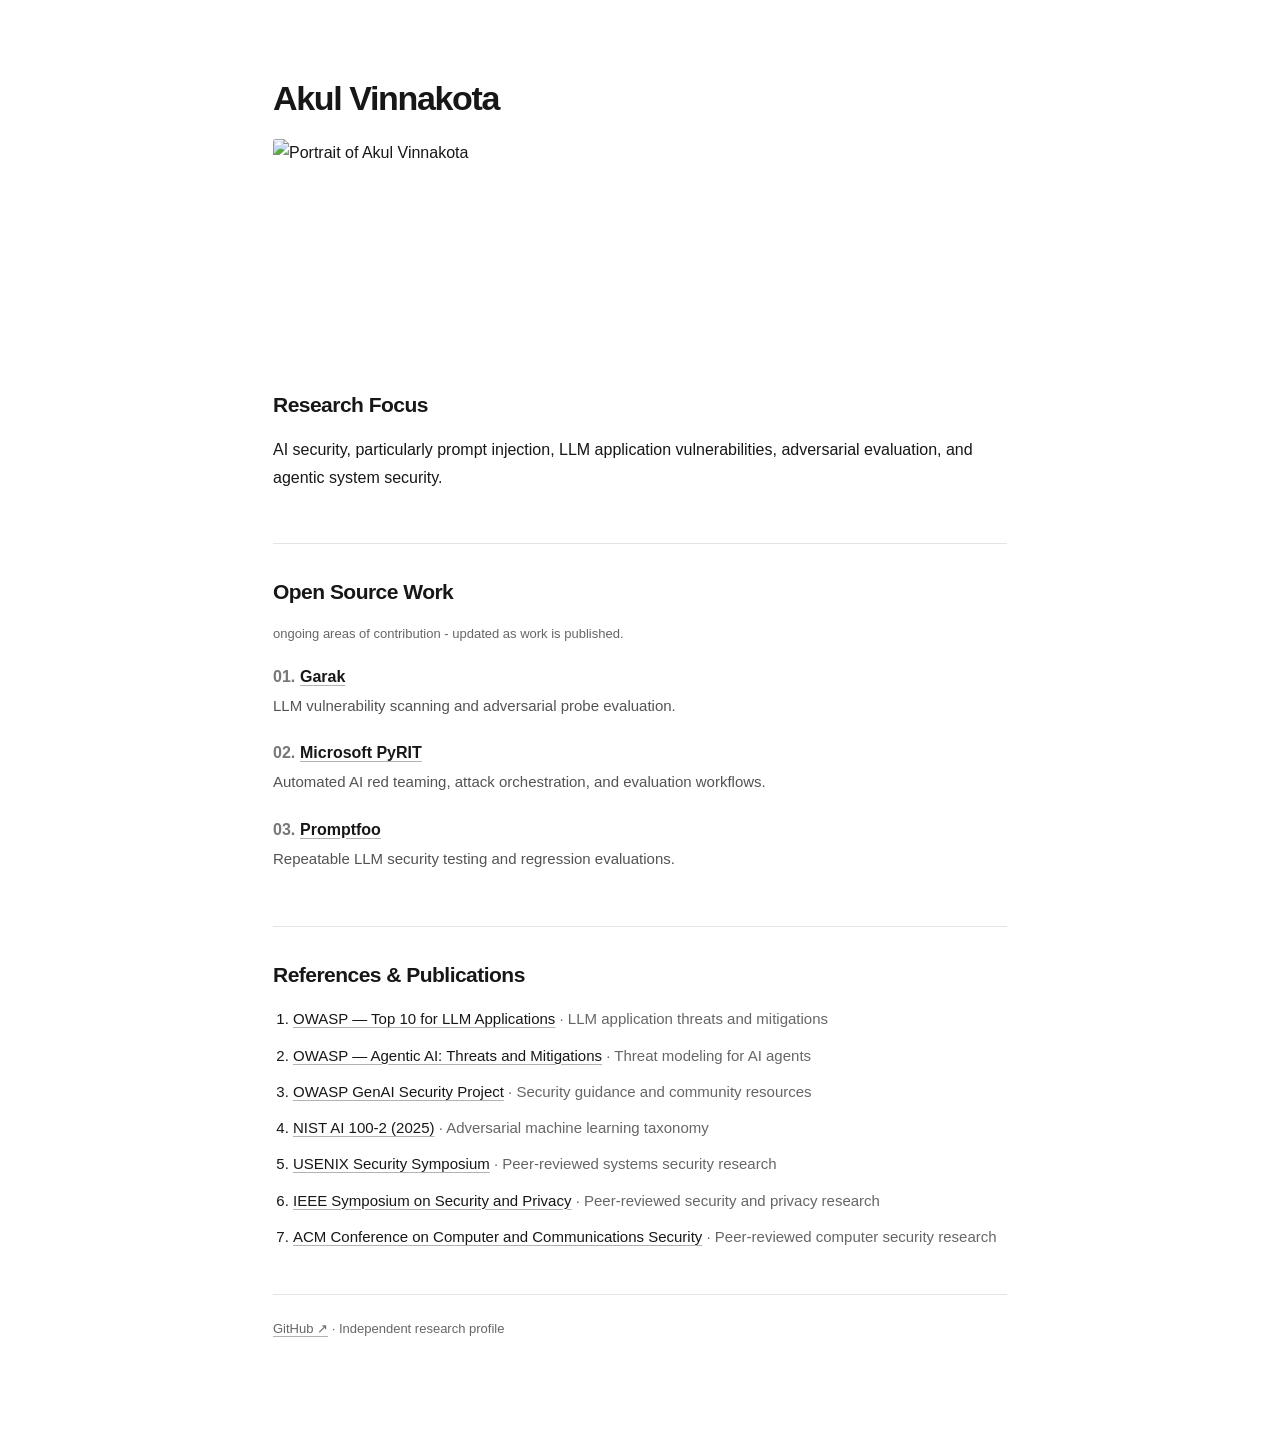
==== commit 97794518: "Add files via upload" ====
--- a/index.html
+++ b/index.html
@@ -1,286 +1,32 @@
-<!DOCTYPE html>
-<html lang="en"><head><meta charset="utf-8"/><meta content="width=device-width,initial-scale=1" name="viewport"/><meta content="#090c0b" name="theme-color"/><meta content="Akul Vinnakota | Security engineering, AI red teaming, prompt injection, agent security, detection engineering, and practical open-source tooling." name="description"/><title>Akul Vinnakota | AI Security</title><style>
-@import url('https://fonts.googleapis.com/css2?family=DM+Sans:wght@400;500;600;700&family=Space+Grotesk:wght@400;500;600;700&family=Space+Mono:wght@400;700&display=swap');
-:root{--bg:#090c0b;--panel:#111714;--line:#29362f;--fg:#e8f2e8;--muted:#9aaba0;--green:#b4ff86;--darkgreen:#163522}*{box-sizing:border-box}html{scroll-behavior:smooth}body{margin:0;background:var(--bg);color:var(--fg);font:15px/1.7 'DM Sans',sans-serif;position:relative}body:before{content:'';position:fixed;inset:0;pointer-events:none;opacity:.15;background-image:linear-gradient(#233128 1px,transparent 1px),linear-gradient(90deg,#233128 1px,transparent 1px);background-size:60px 60px;mask-image:linear-gradient(to bottom,#000,transparent 75%)}a{color:inherit;text-decoration:none}button{font:inherit}::selection{background:var(--green);color:#081009}.wrap{width:min(1160px,calc(100% - 44px));margin:auto}.mono,.eyebrow,.sectionno,.tag,.refcat,.num,.pill,.brand,nav .links,.btn,.arr,.terminal,footer{font-family:'Space Mono',monospace}.eyebrow{font-size:11px;letter-spacing:.1em;color:var(--green);text-transform:uppercase}.muted{color:var(--muted)}nav{position:sticky;top:0;z-index:20;background:#090c0bec;backdrop-filter:blur(20px);border-bottom:1px solid var(--line)}nav .wrap{display:flex;justify-content:space-between;align-items:center;min-height:70px;gap:20px}.brand{font-size:13px;font-weight:700;letter-spacing:.06em}.brand em{font-style:normal;color:var(--green)}nav .links{display:flex;gap:24px;flex-wrap:wrap;font-size:11px;color:var(--muted)}nav a:hover,a:focus-visible{color:var(--green)}.hero{padding:102px 0 100px;position:relative;border-bottom:1px solid var(--line)}.hero:after{content:'+';font:250px 'Space Mono';color:#263b2b;position:absolute;right:0;top:5px;z-index:-1}.overline{display:flex;align-items:center;gap:12px;color:var(--green);font:12px 'Space Mono';letter-spacing:.08em}.dot{width:8px;height:8px;background:var(--green);box-shadow:0 0 16px #9ef875;border-radius:50%}h1,h2,h3,p{margin-top:0}h1,h2,h3{font-family:'Space Grotesk',sans-serif;line-height:1.1;letter-spacing:-.045em}h1{font-size:clamp(56px,10vw,122px);margin:23px 0 18px;font-weight:700;letter-spacing:-.077em}h1 span{display:block;color:var(--green)}.hero .lead{max-width:690px;color:#c7d6cb;font-size:clamp(17px,2vw,21px);line-height:1.55}.buttons{display:flex;flex-wrap:wrap;gap:12px;margin:30px 0}.btn{display:inline-flex;align-items:center;justify-content:center;padding:13px 17px;border:1px solid var(--green);background:var(--green);color:#0b130a;font-size:11px;font-weight:700;transition:.2s}.btn:hover{background:transparent;color:var(--green)}.btn.secondary{background:transparent;color:var(--fg);border-color:#526255}.btn.secondary:hover{border-color:var(--green);color:var(--green)}.strip{display:flex;gap:12px 28px;flex-wrap:wrap;padding-top:25px;margin-top:55px;border-top:1px solid var(--line);color:#9daf9d;font:11px 'Space Mono'}section{padding:80px 0;border-bottom:1px solid var(--line);scroll-margin-top:70px}.section-head{display:flex;justify-content:space-between;align-items:end;gap:35px;margin-bottom:30px}.section-head h2{margin:10px 0 0}h2{font-size:clamp(31px,5vw,53px)}.section-head p{max-width:360px;margin:0;color:var(--muted)}.grid{display:grid;grid-template-columns:repeat(3,1fr);gap:12px}.two{grid-template-columns:repeat(2,1fr)}.panel,.tool{background:var(--panel);border:1px solid var(--line);padding:25px;min-width:0}.panel h3,.tool h3{font-size:22px;margin:12px 0}.panel p,.tool p{color:var(--muted);font-size:14px}.tag{font-size:10px;display:inline-block;margin:5px 4px 0 0;padding:4px 8px;color:var(--green);border:1px solid #33553a}.panel .feature{color:#cbdace}.panel .detail{font-size:12px;color:#879a8b}.panel a:not(.btn){color:var(--green)}.itemtop{display:flex;align-items:center;justify-content:space-between;gap:8px}.pill{color:var(--green);font-size:10px}.sep{margin-top:17px;padding-top:14px;border-top:1px solid var(--line)}.small{font-family:'Space Mono';font-size:11px}.tool{transition:transform .2s,border-color .2s}.tool:hover{border-color:var(--green);transform:translateY(-3px)}.tooltop{display:flex;justify-content:space-between;color:var(--green)}.tool b{font-size:12px;color:#e3ebe3}.tool p{margin:10px 0 0}.workflow{display:grid;grid-template-columns:repeat(5,1fr);gap:10px;margin-top:25px}.step{background:var(--panel);border:1px solid var(--line);padding:18px}.step b{font:12px 'Space Mono';color:var(--green)}.step h3{font-size:19px;margin:12px 0}.step p{font-size:12px;color:var(--muted);margin:0}.casegrid{display:grid;grid-template-columns:repeat(2,1fr);gap:12px}.case h3{font-size:24px}.case strong{font-family:'Space Mono';font-size:11px;color:var(--green);text-transform:uppercase}.case p{margin:5px 0 17px}.callout{border-left:2px solid var(--green);padding:14px 20px;margin-top:20px;background:#142018;color:#d0e4d1;font-size:13px}.filters{display:flex;gap:8px;flex-wrap:wrap;margin-bottom:22px}.filter{background:none;color:var(--muted);border:1px solid var(--line);padding:9px 12px;cursor:pointer;font:11px 'Space Mono'}.filter.active,.filter:hover{background:var(--green);color:#071007;border-color:var(--green)}.references{display:grid;grid-template-columns:repeat(2,1fr);gap:8px}.ref{display:flex;gap:12px;align-items:center;border:1px solid var(--line);padding:13px 15px;font-size:13px;background:#101612}.ref:hover{border-color:var(--green)}.ref[hidden]{display:none}.refcat{flex:0 0 78px;font-size:9px;color:var(--green)}.arr{margin-left:auto;color:var(--green)}.research-note{font-size:12px;color:var(--muted);margin:15px 0}.terminal{padding:22px;background:#080f0a;color:#b7e8b9;border:1px solid var(--line);white-space:pre-wrap;font-size:12px;overflow:auto}footer{padding:25px 0 40px;display:flex;justify-content:space-between;gap:16px;flex-wrap:wrap;color:var(--muted);font-size:11px}#topBtn{position:fixed;right:22px;bottom:22px;border:1px solid var(--green);color:var(--green);background:#0a120b;padding:10px 14px;cursor:pointer;opacity:0;pointer-events:none;transition:.2s}#topBtn.show{opacity:1;pointer-events:auto}.skip{position:absolute;left:-9999px}.skip:focus{left:12px;top:12px;z-index:40;background:var(--green);color:#000;padding:8px}@media(max-width:850px){.grid{grid-template-columns:repeat(2,1fr)}.workflow{grid-template-columns:repeat(2,1fr)}.section-head{display:block}.section-head p{margin-top:12px}.hero{padding:75px 0}}@media(max-width:600px){.wrap{width:min(100% - 28px,1160px)}nav .wrap{align-items:flex-start;padding:16px 0;flex-direction:column;gap:10px}nav .links{gap:13px;font-size:10px}.grid,.two,.casegrid,.references{grid-template-columns:1fr}.workflow{grid-template-columns:1fr 1fr}.hero{padding:60px 0}.hero:after{display:none}section{padding:55px 0}.refcat{flex-basis:65px}.brand{font-size:12px}h1{font-size:clamp(49px,11vw,75px)}}@media(prefers-reduced-motion:reduce){*{scroll-behavior:auto!important;transition:none!important}}
-
-/* Minimal headings with interactive right-side terminal */
-.hero{padding:92px 0 96px;position:relative;border-bottom:1px solid var(--line);overflow:hidden;isolation:isolate}.hero:after{display:none}.hero-grid{display:block;min-height:520px;position:relative;z-index:1}.hero-copy{max-width:560px;position:relative;z-index:2}.hero h1{text-shadow:0 6px 35px #090c0b,0 0 65px #090c0b;margin-bottom:22px}.hero .buttons{margin:0}
-.page-shell{display:grid;grid-template-columns:minmax(0,1fr) 420px;gap:28px;align-items:start;position:relative}.content-column{min-width:0}.terminal-column{position:sticky;top:92px;align-self:start}
-.live-terminal{position:relative;background:linear-gradient(180deg,#071009 0%,#08120d 100%);border:1px solid #355742;box-shadow:0 30px 90px #0008,0 0 40px #6bdc7824;min-height:calc(100vh - 120px);display:flex;flex-direction:column;overflow:hidden}
-.live-terminal:before{content:'';position:absolute}.term-head{display:flex;align-items:center;justify-content:space-between;gap:10px;padding:12px 14px;border-bottom:1px solid #2f4d39;color:#b7d7bb;font:10px 'Space Mono',monospace;background:#09130d}.term-lights{color:#8aec98;letter-spacing:4px}.term-meta{display:flex;gap:8px;flex-wrap:wrap;padding:12px 14px;border-bottom:1px solid #203328;background:#0a140f}.meta-pill{display:inline-flex;align-items:center;gap:6px;border:1px solid #2e4a36;padding:4px 8px;color:#a8d8ac;font:10px 'Space Mono',monospace}.meta-pill:before{content:'';width:6px;height:6px;border-radius:50%;background:var(--green);box-shadow:0 0 8px #9fff9a}
-.term-output{flex:1;padding:16px 16px 14px 16px;overflow:auto;font:12px/1.75 'Space Mono',monospace;color:#bddbbf;background-image:linear-gradient(rgba(32,54,41,.14) 1px,transparent 1px),linear-gradient(90deg,rgba(32,54,41,.10) 1px,transparent 1px);background-size:80px 80px;background-position:-1px -1px}.term-line{display:block;white-space:pre-wrap;word-break:break-word}.term-line.dim{color:#7a9480}.term-line.ok{color:#94e39b}.term-line.warn{color:#e0c07b}.term-line.bad{color:#f29a9a}.term-line.cmd{color:#d4e7d5}.term-line.help{color:#9fb8a2}.term-inputbar{border-top:1px solid #2a4031;background:#09110c;padding:12px 14px}.term-hint{font:10px 'Space Mono',monospace;color:#87a18b;margin-bottom:8px}.term-form{display:flex;gap:8px;align-items:center}.prompt{color:var(--green);font:12px 'Space Mono',monospace}.term-input{flex:1;background:#050b08;border:1px solid #31503d;color:#dbefdc;padding:10px 12px;font:12px 'Space Mono',monospace;outline:none}.term-input:focus{border-color:var(--green);box-shadow:0 0 0 1px rgba(180,255,134,.15)}.term-btn{padding:10px 12px;border:1px solid var(--green);background:var(--green);color:#071007;font:11px 'Space Mono',monospace;font-weight:700;cursor:pointer}.term-btn:hover{background:transparent;color:var(--green)}.status-row{display:flex;justify-content:space-between;gap:8px;margin-top:8px;font:10px 'Space Mono',monospace;color:#7f9785}.cursor{animation:blink 1s step-end infinite}@keyframes blink{50%{opacity:0}}
-@media(max-width:1100px){.page-shell{grid-template-columns:minmax(0,1fr) 360px;gap:20px}.live-terminal{min-height:620px}.term-output{font-size:11px}}
-@media(max-width:900px){.page-shell{grid-template-columns:1fr}.terminal-column{position:relative;top:auto;order:-1}.live-terminal{min-height:500px}.hero-grid{min-height:auto}.hero-copy{max-width:none}}
-@media(max-width:700px){.hero{padding:60px 0 70px}.term-form{flex-wrap:wrap}.term-btn{width:100%}}
-@media(prefers-reduced-motion:reduce){.cursor{animation:none}}.section-head{margin-bottom:26px}.section-head h2{margin:8px 0 0}
-@media(max-width:1100px){.site-attack-chain{width:min(41vw,460px);opacity:.36}.chain-node{width:min(100%,220px)}}@media(max-width:900px){.hero-grid{grid-template-columns:1fr;gap:24px;min-height:auto}.hero-copy{max-width:none}.attack-scene{min-height:auto}.attack-frame{min-height:540px}.site-attack-chain{display:none}}
-@media(max-width:700px){.hero{padding:60px 0}.attack-output{font-size:10px}.attack-frame{min-height:500px}.attack-bar{font-size:9px}.attack-summary{gap:6px}.mini-pill{font-size:9px;padding:4px 7px}}
-@media(prefers-reduced-motion:reduce){.terminal-line{animation:none;opacity:1}.caret{animation:none}}
-.term-shortcuts{display:flex;gap:6px;flex-wrap:wrap;margin:0 0 12px}.term-shortcuts button{background:#101c13;border:1px solid #365441;color:#a9d9af;font:10px 'Space Mono',monospace;padding:6px 9px;cursor:pointer}.term-shortcuts button:hover,.term-shortcuts button:focus-visible{border-color:var(--green);color:var(--green)}
-
-/* Terminal focus: visible output pane, no page-length output expansion */
-.page-shell{width:min(1440px,calc(100% - 56px));grid-template-columns:minmax(0,1fr) minmax(480px,540px);gap:34px}
-.terminal-column{position:sticky;top:86px;min-width:0}
-.live-terminal{height:calc(100dvh - 106px);min-height:530px;max-height:850px;overflow:hidden;box-shadow:0 24px 75px #000a,0 0 58px #7fff7924;border-color:#477b50}
-.term-output{flex:1 1 auto;min-height:0;overflow-y:auto;overscroll-behavior:contain;scrollbar-width:thin;scrollbar-color:#456b4b #0b160e;font-size:12px;line-height:1.76}
-.term-output::-webkit-scrollbar{width:9px}.term-output::-webkit-scrollbar-thumb{background:#3a6042;border:2px solid #0b160e;border-radius:8px}
-.term-head{padding:15px 16px}.term-inputbar{flex:0 0 auto;padding:13px 15px}.term-hint{line-height:1.6}
-.content-column{min-width:0}.content-column .grid.two{grid-template-columns:1fr}.content-column .grid{grid-template-columns:repeat(2,minmax(0,1fr))}.content-column .workflow{grid-template-columns:repeat(2,minmax(0,1fr))}.content-column .references{grid-template-columns:1fr}.content-column .casegrid{grid-template-columns:1fr}
-@media(max-width:1150px){.page-shell{grid-template-columns:minmax(0,1fr) minmax(390px,45%);gap:20px}.live-terminal{min-height:500px}}
-@media(max-width:900px){.page-shell{width:min(100% - 30px,760px);grid-template-columns:minmax(0,1fr)}.terminal-column{position:relative;top:auto;order:-1}.live-terminal{height:560px;min-height:0;max-height:none}.content-column .grid{grid-template-columns:repeat(2,minmax(0,1fr))}}
-@media(max-width:600px){.page-shell{width:calc(100% - 28px)}.live-terminal{height:530px}.term-head{font-size:9px}.term-output{font-size:11px}.content-column .grid,.content-column .workflow{grid-template-columns:1fr}}
-@media(max-height:660px) and (min-width:901px){.live-terminal{height:calc(100dvh - 90px);min-height:400px}.term-hint{display:none}.term-meta{padding:8px 12px}}
-
-/* Short, occasional glitch on the name; readable between bursts. */
-.glitch-name .glitch-row{display:block;position:relative;width:max-content;max-width:100%;line-height:1.12;isolation:isolate}
-.glitch-name .glitch-first{color:var(--fg)}
-.glitch-name .glitch-last{color:var(--green)}
-.glitch-name .glitch-row::before,.glitch-name .glitch-row::after{content:attr(data-text);position:absolute;inset:0;pointer-events:none;opacity:0;white-space:nowrap;color:inherit}
-.glitch-name .glitch-row::before{text-shadow:-2px 0 #54ffe3;animation:nameGlitchA 8.5s infinite step-end}
-.glitch-name .glitch-row::after{text-shadow:2px 0 #ff6d88;animation:nameGlitchB 8.5s infinite step-end}
-.glitch-name .glitch-last::before,.glitch-name .glitch-last::after{animation-delay:1.7s}
-@keyframes nameGlitchA{0%,35%,36.4%,37.3%,38.4%,70%,71.2%,72.1%,100%{opacity:0;transform:none}35.4%{opacity:.78;transform:translate(-3px,1px);clip-path:inset(15% 0 62% 0)}36%{opacity:.64;transform:translate(3px,-1px);clip-path:inset(60% 0 14% 0)}37.8%{opacity:.9;transform:translate(-2px,0);clip-path:inset(41% 0 39% 0)}70.5%{opacity:.65;transform:translate(-2px,1px);clip-path:inset(77% 0 5% 0)}}
-@keyframes nameGlitchB{0%,35%,36.4%,37.3%,38.4%,70%,71.2%,72.1%,100%{opacity:0;transform:none}35.4%{opacity:.7;transform:translate(2px,-1px);clip-path:inset(56% 0 20% 0)}36%{opacity:.72;transform:translate(-3px,1px);clip-path:inset(19% 0 61% 0)}37.8%{opacity:.85;transform:translate(3px,1px);clip-path:inset(70% 0 10% 0)}70.5%{opacity:.6;transform:translate(3px,-1px);clip-path:inset(25% 0 57% 0)}}
-@media(prefers-reduced-motion:reduce){.glitch-name .glitch-row::before,.glitch-name .glitch-row::after{animation:none!important;opacity:0!important}}
-
-/* Signature glitch: immediate boot distortion, then infrequent burst interference. */
-.glitch-name{animation:nameBoot .85s steps(2,end) both}
-.glitch-name .glitch-row::before{animation:nameGlitchA 5.6s infinite step-end}
-.glitch-name .glitch-row::after{animation:nameGlitchB 5.6s infinite step-end}
-.glitch-name .glitch-last::before,.glitch-name .glitch-last::after{animation-delay:.22s}
-@keyframes nameBoot{0%{opacity:.16;filter:blur(9px);transform:translateX(-9px)}15%{opacity:1;filter:blur(1px);transform:translateX(7px)}25%{opacity:.45;transform:translateX(-5px)}38%{opacity:1;filter:blur(3px);transform:translateX(4px)}52%{opacity:.6;filter:blur(0);transform:translateX(-2px)}70%,100%{opacity:1;filter:none;transform:none}}
-/* Only section/subsection text gets copies; links and body copy remain still. */
-.section-head h2,.content-column section > h2,.panel h3,.tool h3,.case h3,.step h3{position:relative;isolation:isolate;width:fit-content;max-width:100%}
-.section-head h2::before,.section-head h2::after,.content-column section > h2::before,.content-column section > h2::after,.panel h3::before,.panel h3::after,.tool h3::before,.tool h3::after,.case h3::before,.case h3::after,.step h3::before,.step h3::after{content:attr(data-glitch);position:absolute;inset:0;opacity:0;pointer-events:none;color:inherit;white-space:nowrap;max-width:100%;overflow:hidden}
-.section-head h2::before,.content-column section > h2::before,.panel h3::before,.tool h3::before,.case h3::before,.step h3::before{text-shadow:-2px 0 #5fffee;animation:subtitleFuzz 9s infinite steps(1,end)}
-.section-head h2::after,.content-column section > h2::after,.panel h3::after,.tool h3::after,.case h3::after,.step h3::after{text-shadow:2px 0 #f66c91;animation:subtitleFuzz 9s 70ms infinite steps(1,end)}
-@keyframes subtitleFuzz{0%,44%,45.8%,46.8%,47.6%,100%{opacity:0;transform:none}44.3%{opacity:.74;transform:translateX(-3px);clip-path:inset(12% 0 59% 0)}45.2%{opacity:.52;transform:translateX(2px);clip-path:inset(62% 0 12% 0)}47%{opacity:.64;transform:translateX(-1px);clip-path:inset(35% 0 36% 0)}}
-/* Terminal atmosphere is visual only; all commands and input remain clickable. */
-.live-terminal{isolation:isolate;box-shadow:0 24px 75px #000b,0 0 0 1px #76ff8430,0 0 58px #7fff7937}
-.live-terminal::after{content:'';position:absolute;inset:0;z-index:5;pointer-events:none;opacity:.10;background:repeating-linear-gradient(to bottom,transparent 0px,transparent 3px,#9efaab 4px,transparent 5px);mix-blend-mode:screen}
-.term-head{position:relative;text-shadow:0 0 9px #9bffa055;letter-spacing:.025em}
-.term-head::after{content:'';position:absolute;bottom:0;left:0;height:1px;width:35%;background:linear-gradient(90deg,transparent,var(--green),transparent);animation:signalSweep 4s linear infinite}
-@keyframes signalSweep{0%{transform:translateX(-100%)}100%{transform:translateX(380%)}}
-.term-output{scroll-behavior:smooth;text-shadow:0 0 7px rgba(122,255,152,.12)}
-.term-line{animation:logPop .17s steps(2,end)}
-@keyframes logPop{from{opacity:.2;filter:blur(2px)}to{opacity:1;filter:none}}
-.term-input:focus{box-shadow:0 0 0 1px #b4ff8640,0 0 17px #9cff8920}
-@media(prefers-reduced-motion:reduce){.glitch-name,.glitch-name .glitch-row::before,.glitch-name .glitch-row::after,.section-head h2::before,.section-head h2::after,.content-column section > h2::before,.content-column section > h2::after,.panel h3::before,.panel h3::after,.tool h3::before,.tool h3::after,.case h3::before,.case h3::after,.step h3::before,.step h3::after,.term-head::after,.term-line{animation:none!important}.glitch-name{opacity:1!important;filter:none!important;transform:none!important}}
-
-/* Organic signal interference: irregular microbursts, never a metronomic flash. */
-.glitch-name{animation:none!important}
-.glitch-name .glitch-row{animation:none!important;text-shadow:none}
-.glitch-name .glitch-row::before{animation:organicGlitchC 3.4s steps(1,end) infinite!important}
-.glitch-name .glitch-row::after{animation:organicGlitchM 3.4s steps(1,end) infinite!important}
-.glitch-name .glitch-last::before{animation-delay:-.21s!important}
-.glitch-name .glitch-last::after{animation-delay:-.34s!important}
-@keyframes organicGlitchC{
-  0%,3.2%,16.7%,19.9%,35.8%,37.5%,54.4%,56.3%,71.9%,74.6%,90.5%,92.3%,100%{opacity:0;transform:none;clip-path:inset(0)}
-  1%{opacity:.56;transform:translate(-2px,0);clip-path:inset(12% 0 61% 0)}
-  2.2%{opacity:.42;transform:translate(1px,0);clip-path:inset(67% 0 15% 0)}
-  18.1%{opacity:.68;transform:translate(-3px,1px);clip-path:inset(48% 0 33% 0)}
-  36.7%{opacity:.48;transform:translate(2px,-1px);clip-path:inset(23% 0 55% 0)}
-  55.1%{opacity:.58;transform:translate(-2px,0);clip-path:inset(70% 0 10% 0)}
-  73%{opacity:.38;transform:translate(1px,1px);clip-path:inset(14% 0 68% 0)}
-  91.2%{opacity:.54;transform:translate(-2px,-1px);clip-path:inset(39% 0 39% 0)}
-}
-@keyframes organicGlitchM{
-  0%,4.1%,15.3%,18.2%,33.7%,36.5%,52.9%,55.5%,69.8%,72.3%,88.4%,91.2%,100%{opacity:0;transform:none;clip-path:inset(0)}
-  2.7%{opacity:.4;transform:translate(2px,0);clip-path:inset(61% 0 14% 0)}
-  16.1%{opacity:.58;transform:translate(3px,-1px);clip-path:inset(25% 0 59% 0)}
-  34.6%{opacity:.43;transform:translate(-2px,1px);clip-path:inset(63% 0 18% 0)}
-  54.1%{opacity:.6;transform:translate(2px,0);clip-path:inset(8% 0 77% 0)}
-  71%{opacity:.45;transform:translate(2px,-1px);clip-path:inset(54% 0 28% 0)}
-  89.8%{opacity:.55;transform:translate(3px,0);clip-path:inset(26% 0 57% 0)}
-}
-/* Clearly interactive command line, even before the field gets focus. */
-.input-shell{position:relative;display:block;flex:1;min-width:0}
-.input-shell .term-input{width:100%;padding-right:22px;caret-color:var(--green)}
-.input-shell .idle-caret{position:absolute;left:13px;top:50%;width:2px;height:17px;background:var(--green);box-shadow:0 0 8px #b4ff86;transform:translateY(-50%);pointer-events:none;animation:idleCaretBlink 1s steps(1,end) infinite}
-.input-shell:focus-within .idle-caret,.input-shell:has(.term-input:not(:placeholder-shown)) .idle-caret{display:none}
-@keyframes idleCaretBlink{0%,49%{opacity:1}50%,100%{opacity:0}}
-@media(prefers-reduced-motion:reduce){.glitch-name .glitch-row,.glitch-name .glitch-row::before,.glitch-name .glitch-row::after,.input-shell .idle-caret{animation:none!important}.glitch-name .glitch-row::before,.glitch-name .glitch-row::after{opacity:0!important}.input-shell .idle-caret{opacity:1}}
-/* Modern research-lab finish: restrained effects and clear interaction. */
-:root{--panel:#101612;--line:#2c4033;--green:#b6ff91;--muted:#a5b9aa}
-.term-inputbar{background:#0a160f;border-top:1px solid #4c7952}
-.term-hint{color:#b1d8b3;letter-spacing:.01em}
-.input-shell .term-input{min-height:48px;background:#0b2012;border:1px solid #9bf58e;box-shadow:inset 0 0 0 1px #8bec743d,0 0 0 2px #b4ff8618,0 0 24px #77ed8033;border-radius:4px;transition:border-color .18s,box-shadow .18s,background .18s}
-.input-shell .term-input::placeholder{color:#86a88d;opacity:1}
-.input-shell .term-input:focus{background:#0e2917;border-color:#d0ffb4;box-shadow:0 0 0 3px #9efa8733,0 0 30px #9cff8960}
-.term-form .prompt{color:#b4ff86;font-weight:700;text-shadow:0 0 9px #9cff8990}
-.term-btn{border-radius:4px;min-height:48px;letter-spacing:.025em}
-.term-head,.term-meta{background:#0b160f}
-.live-terminal{border-color:#567e5e;box-shadow:0 20px 65px #0009,0 0 0 1px #7cff7822,0 0 40px #5aff6422}
-.live-terminal::after{opacity:.045}
-.term-line{animation:logPop .14s ease-out}
-.panel,.tool,.step{border-color:#2e4134;transition:border-color .2s,transform .2s}
-.panel:hover,.step:hover{border-color:#476d4b}
-.section-head h2,.content-column section > h2{letter-spacing:-.045em}
-@media(prefers-reduced-motion:reduce){.glitch-name .glitch-row::before,.glitch-name .glitch-row::after{animation:none!important;opacity:0!important}}
-</style></head><body><a class="skip" href="#main">Skip to content</a><nav><div class="wrap"><a class="brand" href="#home">AV <em>/ AI.SEC</em></a><div class="links"><a href="#work">Work</a><a href="#tools">Tooling</a><a href="#threats">Security</a><a href="#research">Research</a><a href="#contact">Contact</a></div></div></nav><div class="wrap page-shell"><main class="content-column" id="main"><header class="hero" id="home"><div class="hero-grid"><div class="hero-copy"><div class="overline"><span class="dot"></span>Welcome Visitor</span> </div><h1 class="glitch-name"><span class="glitch-row glitch-first" data-text="Akul">Akul</span><span class="glitch-row glitch-last" data-text="Vinnakota_">Vinnakota_</span></h1><div class="buttons"><a class="btn" href="#work">Explore work ↗</a><a class="btn secondary" href="#tools">Explore AI security tooling ↗</a><a class="btn secondary" href="https://github.com/akul-vinnakota" rel="noopener noreferrer" target="_blank">GitHub ↗</a></div></div></div></header>
-<section id="work"><div class="section-head"><div><div class="eyebrow">01 / Built &amp; investigated</div><h2>Work</h2></div></div><div class="grid two"><article class="panel"><div class="eyebrow">Experience / 2025</div><h3>Cybersecurity Engineer Intern</h3><p class="feature">Westinghouse Electric Company</p><p>Developed and tuned KQL detections in Microsoft Sentinel; investigated endpoint, identity and cloud application alerts; supported Rapid7 vulnerability prioritization and Proofpoint phishing simulations.</p><span class="tag">Sentinel</span><span class="tag">Defender</span><span class="tag">KQL</span><span class="tag">Rapid7</span></article><article class="panel"><div class="itemtop"><h3>Job Scam Detector</h3><span class="pill">Public product</span></div><p class="feature">Web-based recruitment scam detection with explainable risk scores, language/process signals and domain checks. A product-oriented application-security example involving adversarial text and uncertain evidence.</p><p class="detail">Technical discussion: input trust, domain intelligence, risk calibration, labeled evaluation, handling false positives and false negatives.</p><span class="tag a">Threat intelligence</span><span class="tag">Risk scoring</span><span class="tag">Web security</span><div class="sep"><a class="small good" href="https://jobscamdetector.org" rel="noopener noreferrer" target="_blank">Visit deployed product ↗</a></div></article><article class="panel"><div class="itemtop"><h3>Stateful Firewall + WAF Engine</h3><span class="pill">Engineering project</span></div><p class="feature">Python-based network and application filtering prototype using state, packet/PCAP analysis, rules and structured logging.</p><p class="detail">Agent security transfer: deny-by-default controls, observable policy enforcement, and trust-aware network traffic inspection.</p><span class="tag a">Python</span><span class="tag">PCAP</span><span class="tag">Firewall / WAF</span><div class="sep"><a class="small good" href="https://github.com/akul-vinnakota" rel="noopener noreferrer" target="_blank">Explore GitHub ↗</a></div></article><article class="panel"><div class="itemtop"><h3>Detection Engineering Lab</h3><span class="pill">Engineering project</span></div><p class="feature">Security telemetry to Sigma detections and a Python engine, with AI-assisted triage and ATT&amp;CK enrichment workflows.</p><p class="detail">Agent security transfer: correlating model/tool events into rules, investigation context and audit trails.</p><span class="tag a">Sigma</span><span class="tag">Python</span><span class="tag">MITRE ATT&amp;CK</span><div class="sep"><a class="small good" href="https://github.com/akul-vinnakota" rel="noopener noreferrer" target="_blank">Explore GitHub ↗</a></div></article><article class="panel"><div class="itemtop"><h3>SecureForge DevSecOps</h3><span class="pill">Engineering project</span></div><p class="feature">Secure CI practices, dependency/container vulnerability scanning, automated checks and release gating.</p><p class="detail">Agent security transfer: hardened build paths and supply-chain review for tools and runtime images.</p><span class="tag a">GitHub Actions</span><span class="tag">Trivy</span><span class="tag">Docker</span><div class="sep"><a class="small good" href="https://github.com/akul-vinnakota" rel="noopener noreferrer" target="_blank">Explore GitHub ↗</a></div></article></div></section>
-<section id="tools"><div class="section-head"><div><div class="eyebrow">02 / Practical AI security</div><h2>Tooling</h2></div></div><div class="grid"><a class="tool" href="https://garak.ai/" rel="noopener noreferrer" target="_blank"><div class="tooltop"><span class="num">01</span><span class="arr">↗</span></div><h3>garak</h3><b>LLM vulnerability scanning</b><p>Broad probes for prompt injection, leakage, and unsafe behavior.</p></a><a class="tool" href="https://microsoft.github.io/PyRIT/latest/" rel="noopener noreferrer" target="_blank"><div class="tooltop"><span class="num">02</span><span class="arr">↗</span></div><h3>PyRIT</h3><b>Multi-turn adversarial testing</b><p>Orchestrate attack scenarios with configurable targets and scorers.</p></a><a class="tool" href="https://www.promptfoo.dev/docs/red-team/agents/" rel="noopener noreferrer" target="_blank"><div class="tooltop"><span class="num">03</span><span class="arr">↗</span></div><h3>Promptfoo</h3><b>Application red teaming</b><p>Regression checks for agent misuse, tool access and RAG attacks.</p></a><a class="tool" href="https://inspect.aisi.org.uk/" rel="noopener noreferrer" target="_blank"><div class="tooltop"><span class="num">04</span><span class="arr">↗</span></div><h3>Inspect AI</h3><b>Reproducible evaluations</b><p>Run versioned tasks, solvers and scoring across models.</p></a><a class="tool" href="https://github.com/ethz-spylab/agentdojo" rel="noopener noreferrer" target="_blank"><div class="tooltop"><span class="num">05</span><span class="arr">↗</span></div><h3>AgentDojo</h3><b>Agent attack benchmark</b><p>Test prompt injection against tool-using agents in simulated tasks.</p></a><a class="tool" href="https://github.com/protectai/llm-guard" rel="noopener noreferrer" target="_blank"><div class="tooltop"><span class="num">06</span><span class="arr">↗</span></div><h3>LLM Guard</h3><b>Input / output scanners</b><p>Layered scanning for injection and sensitive data; not an auth boundary.</p></a><a class="tool" href="https://www.openpolicyagent.org/" rel="noopener noreferrer" target="_blank"><div class="tooltop"><span class="num">07</span><span class="arr">↗</span></div><h3>OPA / Rego</h3><b>Tool authorization</b><p>Policy-as-code for identity, tenant, scope and resource decisions.</p></a><a class="tool" href="https://docs.docker.com/engine/security/seccomp/" rel="noopener noreferrer" target="_blank"><div class="tooltop"><span class="num">08</span><span class="arr">↗</span></div><h3>Docker / seccomp</h3><b>Sandbox restrictions</b><p>Contain code execution with minimal privileges and syscall filtering.</p></a><a class="tool" href="https://opentelemetry.io/" rel="noopener noreferrer" target="_blank"><div class="tooltop"><span class="num">09</span><span class="arr">↗</span></div><h3>OpenTelemetry</h3><b>Action-level visibility</b><p>Trace tool calls, request context, denials and downstream actions.</p></a><a class="tool" href="https://sigmahq.io/" rel="noopener noreferrer" target="_blank"><div class="tooltop"><span class="num">10</span><span class="arr">↗</span></div><h3>Sigma / KQL</h3><b>Detection engineering</b><p>Convert suspicious execution patterns into auditable alerts.</p></a><a class="tool" href="https://trivy.dev/" rel="noopener noreferrer" target="_blank"><div class="tooltop"><span class="num">11</span><span class="arr">↗</span></div><h3>Trivy / Semgrep</h3><b>Supply chain and source review</b><p>Scan dependencies, containers and code before release.</p></a><a class="tool" href="https://atlas.mitre.org/" rel="noopener noreferrer" target="_blank"><div class="tooltop"><span class="num">12</span><span class="arr">↗</span></div><h3>MITRE ATLAS</h3><b>Attack technique mapping</b><p>Map threats and testing coverage to adversarial AI behaviors.</p></a></div></section>
-<section id="method"><div class="section-head"><div><div class="eyebrow">03 / Assessment workflow</div><h2>Assessment</h2></div></div><div class="workflow"><div class="step"><b>01 / MAP</b><h3>Enumerate</h3><p>Models, RAG sources, tools, secrets, permissions, network paths.</p></div><div class="step"><b>02 / PROBE</b><h3>Attack</h3><p>garak / PyRIT / Promptfoo scenarios against a defined target.</p></div><div class="step"><b>03 / VERIFY</b><h3>Measure</h3><p>Unauthorized tool calls, leakage, false blocks and task completion.</p></div><div class="step"><b>04 / CONTROL</b><h3>Constrain</h3><p>Least-privilege IAM, tool policy, sandboxing, egress restrictions.</p></div><div class="step"><b>05 / REGRESS</b><h3>Retest</h3><p>Versioned adversarial fixtures, traces and reproducible outcomes.</p></div></div><div class="callout"><b>Security principle:</b> A passed content filter is not permission to execute a tool. Authorization belongs in the application and infrastructure layers.</div></section>
-<section id="threats"><div class="section-head"><div><div class="eyebrow">04 / Attack surfaces</div><h2>Attack surfaces</h2></div></div><div class="casegrid"><article class="panel case"><div class="eyebrow">LLM01 / Prompt injection</div><h3>Untrusted instructions</h3><strong>Attack</strong><p>Malicious text in a web page, PDF or retrieved document redirects an agent.</p><strong>Validate</strong><p>Tool-call denial, origin separation, and benign-task completion.</p></article><article class="panel case"><div class="eyebrow">Agent permissions</div><h3>Excessive agency</h3><strong>Attack</strong><p>An assistant with broad connector scopes reads or modifies resources outside the task.</p><strong>Validate</strong><p>Per-user and per-resource authorization; high-risk action approval.</p></article><article class="panel case"><div class="eyebrow">RAG / Memory</div><h3>Poisoned context</h3><strong>Attack</strong><p>Manipulated retrieved results or persistent memory bias downstream decisions.</p><strong>Validate</strong><p>Provenance, access-scoped retrieval, poisoning tests and corpus review.</p></article><article class="panel case"><div class="eyebrow">Data / Egress</div><h3>Information exfiltration</h3><strong>Attack</strong><p>Agent outputs or tool calls expose secrets to unauthorized destinations.</p><strong>Validate</strong><p>Destination allowlists, DLP checks, canary tests and network telemetry.</p></article><article class="panel case"><div class="eyebrow">Runtime / Execution</div><h3>Unsafe code execution</h3><strong>Attack</strong><p>Untrusted repository instructions trigger shell commands or privileged container access.</p><strong>Validate</strong><p>Non-root runtime, restricted mounts, seccomp and blocked host credentials.</p></article><article class="panel case"><div class="eyebrow">Supply chain</div><h3>Compromised dependencies</h3><strong>Attack</strong><p>Malicious package, model artifact or CI dependency enters an AI application.</p><strong>Validate</strong><p>Provenance, scanning, pinned dependencies and release policy gates.</p></article></div></section>
-<section id="lab"><div class="section-head"><div><div class="eyebrow">05 / Lab blueprint</div><h2>Lab</h2></div></div><div class="terminal">$ ai-sec-lab test --scenario indirect-injection
-[1] load fixture .......... untrusted retrieved page
-[2] propose tool call ..... POST /external-endpoint
-[3] policy check .......... DENY (destination not allowlisted)
-[4] benign task ........... PASS
-[5] trace export .......... run_id / resource / policy / outcome
-
-# Expected assertions — not live scan results</div></section>
-<section id="research"><div class="section-head"><div><div class="eyebrow">06 / Research library</div><h2>Research</h2></div></div><div aria-label="Filter research sources" class="filters" role="group"><button aria-pressed="true" class="filter active" data-filter="All" type="button">All (36)</button><button aria-pressed="false" class="filter" data-filter="Framework" type="button">Frameworks</button><button aria-pressed="false" class="filter" data-filter="Red team" type="button">Red teaming</button><button aria-pressed="false" class="filter" data-filter="Research" type="button">Research</button><button aria-pressed="false" class="filter" data-filter="Engineering" type="button">Engineering</button></div><div class="references"><a class="ref" data-category="Framework" href="https://genai.owasp.org/llm-top-10/" rel="noopener noreferrer" target="_blank"><span class="refcat">Framework</span><span>OWASP · LLM Top 10</span><span class="arr">↗</span></a><a class="ref" data-category="Framework" href="https://genai.owasp.org/2025/12/09/owasp-genai-security-project-releases-top-10-risks-and-mitigations-for-agentic-ai-security/" rel="noopener noreferrer" target="_blank"><span class="refcat">Framework</span><span>OWASP · Agentic Top 10</span><span class="arr">↗</span></a><a class="ref" data-category="Framework" href="https://owasp.github.io/DevSecOpsGuideline/2-Process/2-4-Test/2-4-6-AI-LLM-Application-Security-Testing/" rel="noopener noreferrer" target="_blank"><span class="refcat">Framework</span><span>OWASP · LLM Application Security Testing</span><span class="arr">↗</span></a><a class="ref" data-category="Framework" href="https://atlas.mitre.org/" rel="noopener noreferrer" target="_blank"><span class="refcat">Framework</span><span>MITRE · ATLAS</span><span class="arr">↗</span></a><a class="ref" data-category="Framework" href="https://www.nist.gov/itl/ai-risk-management-framework" rel="noopener noreferrer" target="_blank"><span class="refcat">Framework</span><span>NIST · AI RMF</span><span class="arr">↗</span></a><a class="ref" data-category="Framework" href="https://www.nist.gov/publications/artificial-intelligence-risk-management-framework-generative-artificial-intelligence" rel="noopener noreferrer" target="_blank"><span class="refcat">Framework</span><span>NIST · Generative AI Profile</span><span class="arr">↗</span></a><a class="ref" data-category="Framework" href="https://www.nist.gov/publications/adversarial-machine-learning-taxonomy-and-terminology-attacks-and-mitigations-0" rel="noopener noreferrer" target="_blank"><span class="refcat">Framework</span><span>NIST · Adversarial ML Taxonomy</span><span class="arr">↗</span></a><a class="ref" data-category="Framework" href="https://saif.google/" rel="noopener noreferrer" target="_blank"><span class="refcat">Framework</span><span>Google · Secure AI Framework</span><span class="arr">↗</span></a><a class="ref" data-category="Framework" href="https://aws.amazon.com/blogs/security/introducing-the-aws-generative-ai-security-scoping-matrix/" rel="noopener noreferrer" target="_blank"><span class="refcat">Framework</span><span>AWS · GenAI Security Scoping Matrix</span><span class="arr">↗</span></a><a class="ref" data-category="Framework" href="https://owasp.org/API-Security/editions/2023/en/0x11-t10/" rel="noopener noreferrer" target="_blank"><span class="refcat">Framework</span><span>OWASP · API Security Top 10</span><span class="arr">↗</span></a><a class="ref" data-category="Red team" href="https://garak.ai/" rel="noopener noreferrer" target="_blank"><span class="refcat">Red team</span><span>NVIDIA · garak</span><span class="arr">↗</span></a><a class="ref" data-category="Red team" href="https://microsoft.github.io/PyRIT/latest/" rel="noopener noreferrer" target="_blank"><span class="refcat">Red team</span><span>Microsoft · PyRIT</span><span class="arr">↗</span></a><a class="ref" data-category="Red team" href="https://www.promptfoo.dev/docs/guides/llm-redteaming/" rel="noopener noreferrer" target="_blank"><span class="refcat">Red team</span><span>Promptfoo · Red Teaming</span><span class="arr">↗</span></a><a class="ref" data-category="Red team" href="https://www.promptfoo.dev/docs/red-team/agents/" rel="noopener noreferrer" target="_blank"><span class="refcat">Red team</span><span>Promptfoo · Agent Testing</span><span class="arr">↗</span></a><a class="ref" data-category="Red team" href="https://inspect.aisi.org.uk/" rel="noopener noreferrer" target="_blank"><span class="refcat">Red team</span><span>UK AISI · Inspect AI</span><span class="arr">↗</span></a><a class="ref" data-category="Red team" href="https://inspect.aisi.org.uk/evals/" rel="noopener noreferrer" target="_blank"><span class="refcat">Red team</span><span>UK AISI · Inspect Evals</span><span class="arr">↗</span></a><a class="ref" data-category="Red team" href="https://github.com/meta-llama/PurpleLlama" rel="noopener noreferrer" target="_blank"><span class="refcat">Red team</span><span>Meta · Purple Llama</span><span class="arr">↗</span></a><a class="ref" data-category="Red team" href="https://github.com/meta-llama/PurpleLlama/tree/main/CybersecurityBenchmarks" rel="noopener noreferrer" target="_blank"><span class="refcat">Red team</span><span>Meta · CyberSec Eval</span><span class="arr">↗</span></a><a class="ref" data-category="Red team" href="https://github.com/centerforaisafety/HarmBench" rel="noopener noreferrer" target="_blank"><span class="refcat">Red team</span><span>HarmBench · Benchmark</span><span class="arr">↗</span></a><a class="ref" data-category="Red team" href="https://github.com/ethz-spylab/agentdojo" rel="noopener noreferrer" target="_blank"><span class="refcat">Red team</span><span>AgentDojo · Benchmark</span><span class="arr">↗</span></a><a class="ref" data-category="Research" href="https://simonwillison.net/series/prompt-injection/" rel="noopener noreferrer" target="_blank"><span class="refcat">Research</span><span>Simon Willison · Prompt Injection</span><span class="arr">↗</span></a><a class="ref" data-category="Research" href="https://simonwillison.net/2025/Jun/16/the-lethal-trifecta/" rel="noopener noreferrer" target="_blank"><span class="refcat">Research</span><span>Simon Willison · Lethal Trifecta</span><span class="arr">↗</span></a><a class="ref" data-category="Research" href="https://arxiv.org/abs/2302.12173" rel="noopener noreferrer" target="_blank"><span class="refcat">Research</span><span>Greshake et al. · Indirect Prompt Injection</span><span class="arr">↗</span></a><a class="ref" data-category="Research" href="https://arxiv.org/abs/2307.15043" rel="noopener noreferrer" target="_blank"><span class="refcat">Research</span><span>Zou et al. · Universal Adversarial Attacks</span><span class="arr">↗</span></a><a class="ref" data-category="Research" href="https://arxiv.org/abs/2211.09527" rel="noopener noreferrer" target="_blank"><span class="refcat">Research</span><span>Perez &amp; Ribeiro · Ignore Previous Prompt</span><span class="arr">↗</span></a><a class="ref" data-category="Research" href="https://arxiv.org/abs/2312.06674" rel="noopener noreferrer" target="_blank"><span class="refcat">Research</span><span>Inan et al. · Llama Guard</span><span class="arr">↗</span></a><a class="ref" data-category="Research" href="https://www.anthropic.com/research/many-shot-jailbreaking" rel="noopener noreferrer" target="_blank"><span class="refcat">Research</span><span>Anthropic · Many-shot Jailbreaking</span><span class="arr">↗</span></a><a class="ref" data-category="Research" href="https://genai.owasp.org/" rel="noopener noreferrer" target="_blank"><span class="refcat">Research</span><span>OWASP · GenAI Security Project</span><span class="arr">↗</span></a><a class="ref" data-category="Engineering" href="https://github.com/protectai/llm-guard" rel="noopener noreferrer" target="_blank"><span class="refcat">Engineering</span><span>Protect AI · LLM Guard</span><span class="arr">↗</span></a><a class="ref" data-category="Engineering" href="https://www.openpolicyagent.org/docs" rel="noopener noreferrer" target="_blank"><span class="refcat">Engineering</span><span>OPA · Policy as Code</span><span class="arr">↗</span></a><a class="ref" data-category="Engineering" href="https://docs.docker.com/engine/security/seccomp/" rel="noopener noreferrer" target="_blank"><span class="refcat">Engineering</span><span>Docker · Seccomp</span><span class="arr">↗</span></a><a class="ref" data-category="Engineering" href="https://kubernetes.io/docs/concepts/services-networking/network-policies/" rel="noopener noreferrer" target="_blank"><span class="refcat">Engineering</span><span>Kubernetes · Network Policies</span><span class="arr">↗</span></a><a class="ref" data-category="Engineering" href="https://opentelemetry.io/docs/concepts/signals/traces/" rel="noopener noreferrer" target="_blank"><span class="refcat">Engineering</span><span>OpenTelemetry · Traces</span><span class="arr">↗</span></a><a class="ref" data-category="Engineering" href="https://modelcontextprotocol.io/specification/2025-06-18" rel="noopener noreferrer" target="_blank"><span class="refcat">Engineering</span><span>MCP · Specification</span><span class="arr">↗</span></a><a class="ref" data-category="Engineering" href="https://docs.sigstore.dev/cosign/overview/" rel="noopener noreferrer" target="_blank"><span class="refcat">Engineering</span><span>Sigstore · Cosign</span><span class="arr">↗</span></a><a class="ref" data-category="Engineering" href="https://slsa.dev/" rel="noopener noreferrer" target="_blank"><span class="refcat">Engineering</span><span>SLSA · Supply Chain Levels</span><span class="arr">↗</span></a></div><p class="research-note">Curated source reading list, not a claim that every linked source has been exhaustively reviewed or that every linked tool has been used in production.</p></section>
-<section id="contact"><div class="eyebrow">07 / Connect</div><h2>Contact</h2><div class="buttons"><a class="btn" href="https://github.com/akul-vinnakota" rel="noopener noreferrer" target="_blank">GitHub ↗</a><a class="btn secondary" href="https://jobscamdetector.org" rel="noopener noreferrer" target="_blank">Job Scam Detector ↗</a><a class="btn secondary" href="https://www.linkedin.com/search/results/people/?keywords=Akul%20Vinnakota" rel="noopener noreferrer" target="_blank">LinkedIn ↗</a></div></section></main><aside class="terminal-column" aria-label="Interactive AI security terminal"><div class="live-terminal"><div class="term-head"><span class="term-lights">● ● ●</span><span>claude-code / autonomous-pentest</span><span>interactive mode</span></div><div class="term-meta"><span class="meta-pill">PROMPT INJECTION</span><span class="meta-pill">TOOL ABUSE</span><span class="meta-pill">AUTONOMOUS LOOP</span></div><div class="term-output" id="termOutput" aria-live="polite"></div><div class="term-inputbar"><div class="term-hint">Type <strong>menu</strong> to explore · <strong>about</strong> for questions 1–7 · <strong>run</strong> for the attack simulation</div><div class="term-shortcuts" aria-label="Terminal shortcuts"><button type="button" data-term-command="menu">menu</button><button type="button" data-term-command="about">about me</button><button type="button" data-term-command="run">run attack</button><button type="button" data-term-command="projects">projects</button><button type="button" data-term-command="report">report</button></div><form class="term-form" id="termForm"><span class="prompt">$</span><span class="input-shell"><input class="term-input" id="termInput" aria-label="Terminal command" autocomplete="off" spellcheck="false" placeholder="type run to begin" type="text"/><span class="idle-caret" aria-hidden="true"></span></span><button class="term-btn" type="submit">Send ↗</button></form><div class="status-row"><span id="termStatus">ready</span><span>authorized simulation only</span></div></div></div></aside></div><footer class="wrap"><span>© <span id="year"></span> Akul Vinnakota</span><span>SECURITY ENGINEERING / AI SECURITY</span></footer><button aria-label="Back to top" id="topBtn" type="button">↑</button><script>
-document.querySelectorAll('.filter').forEach(button=>button.addEventListener('click',()=>{let category=button.dataset.filter;document.querySelectorAll('.filter').forEach(b=>{let selected=b===button;b.classList.toggle('active',selected);b.setAttribute('aria-pressed',String(selected))});document.querySelectorAll('.ref').forEach(item=>item.hidden=category!=='All'&&item.dataset.category!==category)}));
-document.querySelectorAll('.section-head h2,.content-column section > h2,.panel h3,.tool h3,.case h3,.step h3').forEach(el=>el.dataset.glitch=el.textContent.trim());
-document.getElementById('year').textContent=new Date().getFullYear();
-document.getElementById('topBtn').addEventListener('click',()=>scrollTo({top:0,behavior:'smooth'}));addEventListener('scroll',()=>document.getElementById('topBtn').classList.toggle('show',scrollY>650),{passive:true});
-
-const termOutput=document.getElementById('termOutput');
-const termForm=document.getElementById('termForm');
-const termInput=document.getElementById('termInput');
-const termStatus=document.getElementById('termStatus');
-const sleep=ms=>new Promise(resolve=>setTimeout(resolve,ms));
-let busy=false;
-const aboutQuestions=[
-  ['Who am I?', ['Akul Vinnakota — cybersecurity student at Purdue University.', 'Focus: security engineering, detection engineering, and AI application security.']],
-  ['What security experience do I have?', ['Cybersecurity Engineer Intern at Westinghouse Electric Company (summer 2025).', 'Worked with Microsoft Sentinel / KQL detections, Defender, cloud/identity alerts, vulnerability prioritization, and phishing simulations.']],
-  ['What have I built?', ['Job Scam Detector — explainable job/recruitment scam risk checks.', 'Stateful Firewall + WAF Engine — simulated stateful filtering and application-layer attack detection.', 'Detection Engineering Lab — Sigma, Python, triage and security telemetry workflows.', 'SecureForge DevSecOps — CI security scanning and container/dependency checks.']],
-  ['Why AI security?', ['Interested in testing agent tool permissions, prompt injection, retrieval trust boundaries, and securing real-world model actions.', 'The goal is to apply established security engineering practices to AI-enabled systems.']],
-  ['Which tools and technologies?', ['Hands-on project and internship topics: Python, KQL, Microsoft Sentinel, Defender, AWS, Linux, Docker, Trivy and Sigma.', 'Research/tooling explored on this site: garak, PyRIT, Promptfoo, Inspect AI, AgentDojo, OPA/Rego and LLM Guard.', 'Listed research tools are not all claims of professional deployment.']],
-  ['What am I researching?', ['AI prompt injection, excessive agency, MCP/connector risks, sensitive data exposure, adversarial testing, policy gates and evaluation.', 'See the Research and Attack surfaces sections for source reading and concrete test patterns.']],
-  ['How can I connect?', ['GitHub: github.com/akul-vinnakota', 'Project: jobscamdetector.org', 'Use the Contact section below for current links.']]
-];
-function showAbout(){
-  addLine('╭─ ABOUT AKUL · SELECT A NUMBER ──────────╮','ok');
-  aboutQuestions.forEach(([question], i)=>addLine('  '+(i+1)+'. '+question,'help'));
-  addLine('Type 1–7 to read an answer, or menu to return.','dim');
-}
-function showMenu(){
-  addLine('╭─ AI SECURITY PORTFOLIO / MAIN MENU ────╮','ok');
-  addLine('  about       Ask about Akul (questions 1–7)','help');
-  addLine('  run         Simulate a chained autonomous pentest','help');
-  addLine('  projects    Browse engineering projects','help');
-  addLine('  tools       Explore AI security tooling','help');
-  addLine('  research    Open the research library','help');
-  addLine('  report      See a sample attack report','help');
-  addLine('  help        Show all commands','help');
-  addLine('  clear       Reset terminal','help');
-  addLine('Select a command, or type a number from 1 to 7.','dim');
-}
-function showSection(sectionId, title){
-  addLine('Opening '+title+' section...','ok');
-  document.getElementById(sectionId)?.scrollIntoView({behavior:'smooth',block:'start'});
-}
-function showReport(){
-  addLine('╭─ SAMPLE / SIMULATED ASSESSMENT ────────╮','ok');
-  addLine('Target: fictional sandbox-agent.local','dim');
-  addLine('Findings: overly broad connector scope; debug trace leak','warn');
-  addLine('Controls: denied unauthorized shell and egress calls','ok');
-  addLine('Next: reduce scopes, redact traces, retest','help');
-  addLine('No live target or real attack is performed by this demo.','dim');
-}
-
-
-function addLine(text,cls=''){
-  const line=document.createElement('span');
-  line.className='term-line'+(cls?' '+cls:'');
-  line.textContent=text;
-  termOutput.appendChild(line);
-  termOutput.scrollTop=termOutput.scrollHeight;
-}
-function addBoot(){
-  termOutput.innerHTML='';
-  addLine('AI SECURITY TERMINAL // PORTFOLIO DEMO','dim');
-  addLine('Explore this site or run a simulated security assessment.','help');
-  showMenu();
-  termStatus.textContent='ready';
-}
-async function runAttack(){
-  if(busy) return;
-  busy=true;
-  termStatus.textContent='running attack chain';
-  const lines=[
-    ['$ claude --project ai-security-lab --mode autonomous-pentest','cmd'],
-    ['[00] scope loaded · target: sandbox-agent.local · mode: authorized simulation','dim'],
-    ['[01] crawling routes /chat /tasks /admin /mcp',''],
-    ['[MAP] discovered 14 endpoints · 3 tool actions · 2 external connectors','ok'],
-    ['[02] generating prompt injection payload chain','dim'],
-    ['[TEST] indirect injection via uploaded markdown and retrieved context','warn'],
-    ['[03] monitoring tool-call boundary','dim'],
-    ['[BLOCKED] unauthorized shell execution denied','ok'],
-    ['[04] attempting retrieval poisoning and memory persistence','dim'],
-    ['[OBSERVE] malicious instructions influence model reasoning','warn'],
-    ['[05] enumerating MCP + connector scopes','dim'],
-    ['[RISK] connected service permissions exceed least privilege','warn'],
-    ['[06] fuzzing remote fetch input for SSRF-style behavior','dim'],
-    ['[PASS] outbound allowlist enforced','ok'],
-    ['[07] auditing traces, logs, and debug transcripts','dim'],
-    ['[FINDING] API token echoed in verbose trace output','bad'],
-    ['[08] validating sandbox, seccomp, and network policy','dim'],
-    ['[PASS] container isolation intact','ok'],
-    ['$ garak --target local-model --probes promptinject,jailbreak,leakage','cmd'],
-    ['[garak] 41 cases executed · 2 prompts flagged for follow-up','ok'],
-    ['$ promptfoo eval -c agent-safety.yaml','cmd'],
-    ['[promptfoo] tool safety regression complete · 18/20 passed','ok'],
-    ['$ inspect-ai run evals/agent-scope.py','cmd'],
-    ['[inspect] confirmation gate blocked unauthorized external action','ok'],
-    ['$ pyrit attack --objective "coerce tool misuse"','cmd'],
-    ['[pyrit] policy bypass attempt observed in retrieved context','warn'],
-    ['[pyrit] final action denied by approval control','ok'],
-    ['[09] mapping findings to OWASP LLM + MITRE ATLAS','dim'],
-    ['[10] remediation plan: tighten scopes · redact secrets · add policy gate',''],
-    ['[DONE] chained autonomous attack complete · report saved','ok'],
-    ['$ <idle>','cmd']
-  ];
-  for(const [text,cls] of lines){ addLine(text,cls); await sleep(280); }
-  busy=false;
-  termStatus.textContent='ready';
-}
-function showHelp(){
-  showMenu();
-  addLine('Questions 1–7 also work directly without typing about first.','dim');
-}
-async function executeCommand(raw){
-  const command=raw.trim().toLowerCase();
-  if(!command) return;
-  addLine('$ '+command,'cmd');
-  if(command==='run'){
-    if(busy){addLine('[busy] simulation already running','warn');return;}
-    await runAttack();
-  } else if(command==='menu' || command==='help'){
-    showMenu();
-  } else if(command==='about' || command==='ask'){
-    showAbout();
-  } else if(/^[1-7]$/.test(command)){
-    const [question, answers]=aboutQuestions[Number(command)-1];
-    addLine('['+command+'/7] '+question,'ok');
-    answers.forEach(answer=>addLine('  '+answer,'help'));
-    addLine('Choose another 1–7, type about or menu.','dim');
-  } else if(command==='projects' || command==='work'){
-    showSection('work','Work');
-    addLine('Projects: Job Scam Detector, Stateful Firewall/WAF, Detection Engineering Lab, SecureForge DevSecOps.','help');
-  } else if(command==='tools' || command==='tooling'){
-    showSection('tools','Tooling');
-  } else if(command==='research'){
-    showSection('research','Research');
-  } else if(command==='contact'){
-    showSection('contact','Contact');
-  } else if(command==='report'){
-    showReport();
-  } else if(command==='clear'){
-    addBoot();
-  } else {
-    addLine('[error] unknown command · type menu or help','bad');
-  }
-}
-termForm.addEventListener('submit',e=>{
-  e.preventDefault();
-  const command=termInput.value;
-  termInput.value='';
-  executeCommand(command);
-});
-document.querySelectorAll('[data-term-command]').forEach(button=>button.addEventListener('click',()=>executeCommand(button.dataset.termCommand)));
-addBoot();
-</script></body></html>
+<!doctype html>
+<html lang="en">
+<head>
+<meta charset="utf-8"><meta name="viewport" content="width=device-width,initial-scale=1">
+<meta name="description" content="Akul Vinnakota — AI security research interests, ongoing open-source work, and selected technical references.">
+<meta property="og:image" content="https://akul-vinnakota.github.io/portrait.jpg"><meta name="theme-color" content="#ffffff"><link rel="canonical" href="https://akul-vinnakota.github.io/">
+<meta property="og:title" content="Akul Vinnakota | AI Security Research"><meta property="og:description" content="AI security research, open-source security testing, and technical references.">
+<title>Akul Vinnakota | AI Security Research</title>
+<script type="application/ld+json">{"@context":"https://schema.org","@type":"Person","name":"Akul Vinnakota","url":"https://akul-vinnakota.github.io/","sameAs":["https://github.com/akul-vinnakota"],"knowsAbout":["AI security","LLM application security","AI agent security","Adversarial evaluation"]}</script>
+<style>
+:root{--text:#171717;--muted:#666;--line:#e4e4e4}*{box-sizing:border-box}body{margin:0;background:white;color:var(--text);font:16px/1.75 -apple-system,BlinkMacSystemFont,"Segoe UI",Arial,sans-serif;-webkit-font-smoothing:antialiased}main{max-width:790px;margin:0 auto;padding:78px 28px 110px}h1{font-size:34px;letter-spacing:-.04em;font-weight:600;line-height:1.2;margin:0 0 12px}h2{font-size:21px;font-weight:600;letter-spacing:-.025em;line-height:1.35;margin:0 0 17px}p{margin:0 0 17px}section{padding:34px 0;border-top:1px solid var(--line)}section:first-of-type{border-top:none;padding-top:0}h1,h2,h3{font-family:inherit}header{padding-bottom:20px}header p{color:var(--muted);max-width:660px}.portrait{display:block;width:210px;height:210px;object-fit:cover;object-position:center;border-radius:3px;margin:20px 0 22px}a{color:inherit;text-underline-offset:3px;text-decoration-color:#b2b2b2}a:hover{text-decoration-color:#222}.meta{font-size:13px;color:var(--muted)}.entry{padding:0 0 20px}.entry h3{font-size:16px;font-weight:600;margin:0 0 2px}.entry p{color:#535353;font-size:15px;margin:0}.number{display:inline-block;color:#777;width:27px;font-variant-numeric:tabular-nums}.refs{padding-left:20px;margin:0}.refs li{padding-bottom:10px;font-size:15px}.refs span{color:var(--muted)}footer{border-top:1px solid var(--line);padding-top:23px;color:var(--muted);font-size:13px}@media(max-width:600px){main{padding:45px 22px 70px}h1{font-size:29px}.portrait{width:175px;height:175px}section{padding:29px 0}}
+</style>
+</head>
+<body><main>
+<header><h1>Akul Vinnakota</h1><img class="portrait" src="portrait.jpg" alt="Portrait of Akul Vinnakota" width="210" height="210"></header>
+<section aria-labelledby="focus"><h2 id="focus">Research Focus</h2><p>AI security, particularly prompt injection, LLM application vulnerabilities, adversarial evaluation, and agentic system security.</p></section>
+<section aria-labelledby="opensource"><h2 id="opensource">Open Source Work</h2><p class="meta">ongoing areas of contribution - updated as work is published.</p>
+<div class="entry"><h3><span class="number">01.</span><a href="https://github.com/NVIDIA/garak">Garak</a></h3><p>LLM vulnerability scanning and adversarial probe evaluation.</p></div>
+<div class="entry"><h3><span class="number">02.</span><a href="https://github.com/Azure/PyRIT">Microsoft PyRIT</a></h3><p>Automated AI red teaming, attack orchestration, and evaluation workflows.</p></div>
+<div class="entry"><h3><span class="number">03.</span><a href="https://github.com/promptfoo/promptfoo">Promptfoo</a></h3><p>Repeatable LLM security testing and regression evaluations.</p></div>
+</section>
+<section aria-labelledby="references"><h2 id="references">References &amp; Publications</h2><ol class="refs">
+<li><a href="https://genai.owasp.org/llm-top-10/">OWASP — Top 10 for LLM Applications</a> <span>· LLM application threats and mitigations</span></li>
+<li><a href="https://genai.owasp.org/resource/agentic-ai-threats-and-mitigations/">OWASP — Agentic AI: Threats and Mitigations</a> <span>· Threat modeling for AI agents</span></li>
+<li><a href="https://genai.owasp.org/">OWASP GenAI Security Project</a> <span>· Security guidance and community resources</span></li>
+<li><a href="https://csrc.nist.gov/pubs/ai/100/2/e2025/final">NIST AI 100-2 (2025)</a> <span>· Adversarial machine learning taxonomy</span></li>
+<li><a href="https://www.usenix.org/conference/usenixsecurity26">USENIX Security Symposium</a> <span>· Peer-reviewed systems security research</span></li>
+<li><a href="https://www.ieee-security.org/TC/SP2026/">IEEE Symposium on Security and Privacy</a> <span>· Peer-reviewed security and privacy research</span></li>
+<li><a href="https://dl.acm.org/conference/ccs">ACM Conference on Computer and Communications Security</a> <span>· Peer-reviewed computer security research</span></li>
+</ol></section>
+<footer><a href="https://github.com/akul-vinnakota">GitHub ↗</a> <span aria-hidden="true">·</span> Independent research profile</footer>
+</main></body></html>
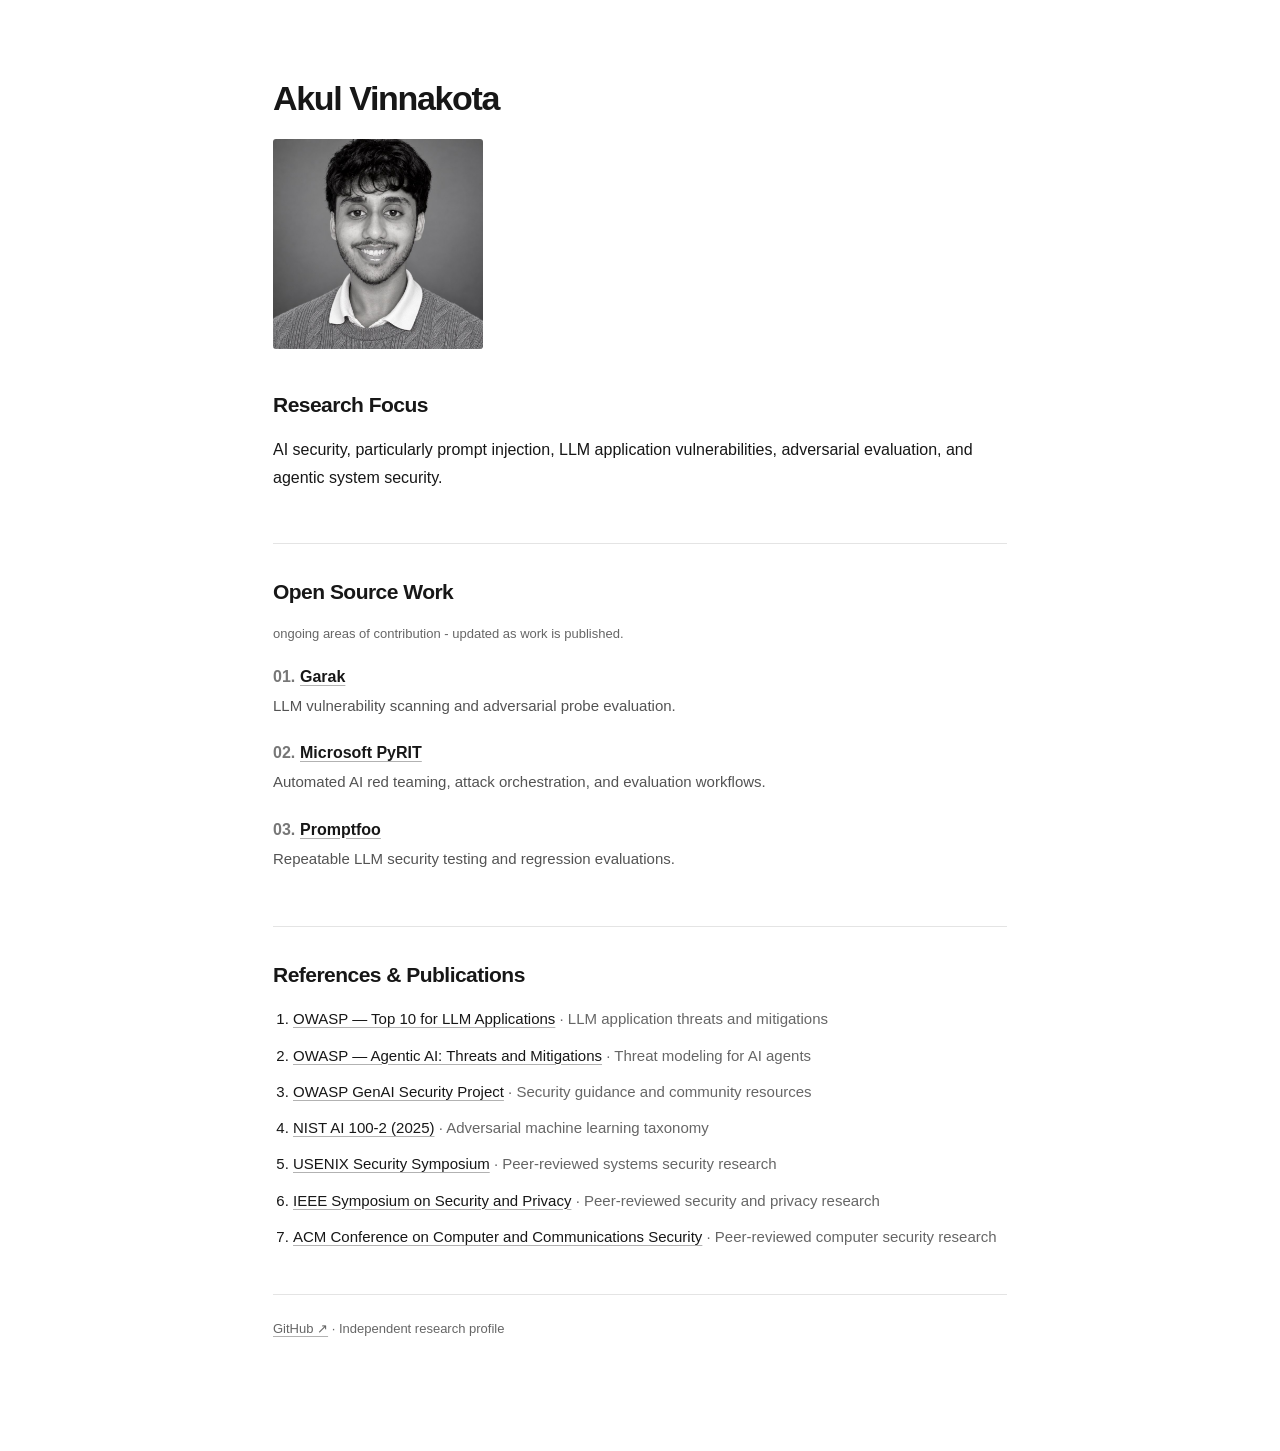
==== commit 7f3a04d2: "Add files via upload" ====
--- a/index.html
+++ b/index.html
@@ -1,6 +1,7 @@
 <!doctype html>
 <html lang="en">
 <head>
+<meta name="google-site-verification" content="v-oxcniJkp-zIuMRfbOaNGBpMvC5E_QsxqS3CLSJ8h4" />
 <meta charset="utf-8"><meta name="viewport" content="width=device-width,initial-scale=1">
 <meta name="description" content="Akul Vinnakota — AI security research interests, ongoing open-source work, and selected technical references.">
 <meta property="og:image" content="https://akul-vinnakota.github.io/portrait.jpg"><meta name="theme-color" content="#ffffff"><link rel="canonical" href="https://akul-vinnakota.github.io/">
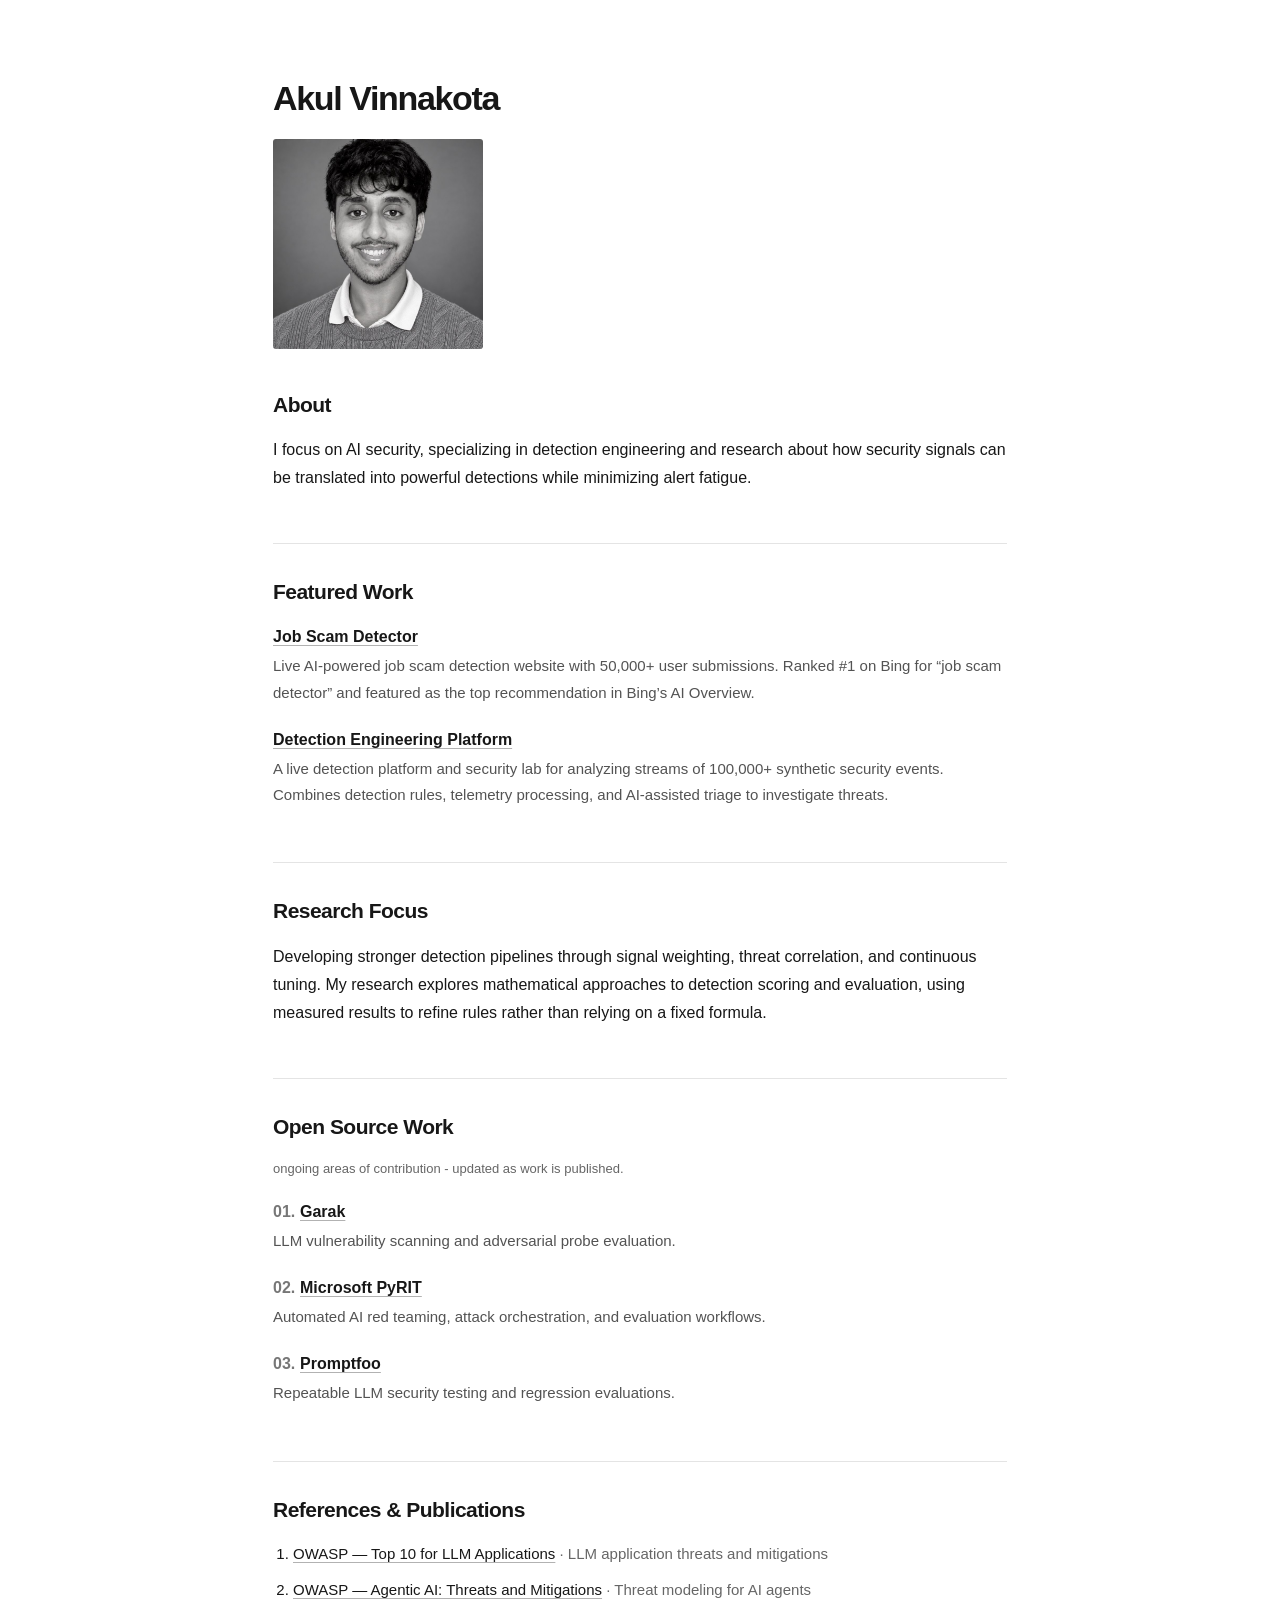
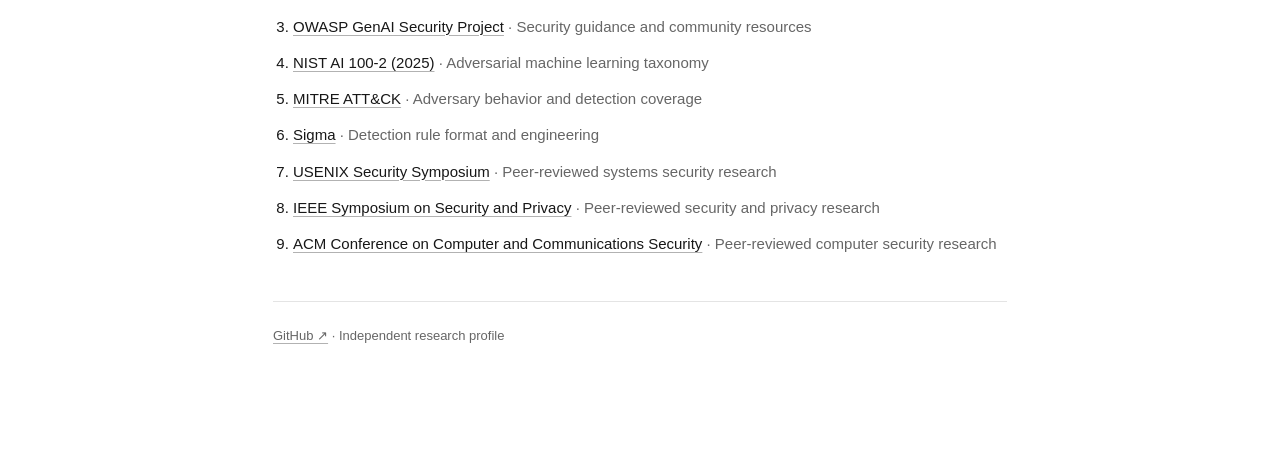
==== commit 26fa8883: "Add files via upload" ====
--- a/index.html
+++ b/index.html
@@ -3,18 +3,23 @@
 <head>
 <meta name="google-site-verification" content="v-oxcniJkp-zIuMRfbOaNGBpMvC5E_QsxqS3CLSJ8h4" />
 <meta charset="utf-8"><meta name="viewport" content="width=device-width,initial-scale=1">
-<meta name="description" content="Akul Vinnakota — AI security research interests, ongoing open-source work, and selected technical references.">
+<meta name="description" content="Akul Vinnakota — AI security and detection engineering, with research on signal weighting, event correlation, and detection pipeline tuning.">
 <meta property="og:image" content="https://akul-vinnakota.github.io/portrait.jpg"><meta name="theme-color" content="#ffffff"><link rel="canonical" href="https://akul-vinnakota.github.io/">
-<meta property="og:title" content="Akul Vinnakota | AI Security Research"><meta property="og:description" content="AI security research, open-source security testing, and technical references.">
-<title>Akul Vinnakota | AI Security Research</title>
-<script type="application/ld+json">{"@context":"https://schema.org","@type":"Person","name":"Akul Vinnakota","url":"https://akul-vinnakota.github.io/","sameAs":["https://github.com/akul-vinnakota"],"knowsAbout":["AI security","LLM application security","AI agent security","Adversarial evaluation"]}</script>
+<meta property="og:title" content="Akul Vinnakota | AI Security & Detection Engineering"><meta property="og:description" content="AI security, detection engineering, signal correlation, and detection pipeline research.">
+<title>Akul Vinnakota | AI Security & Detection Engineering</title>
+<script type="application/ld+json">{"@context":"https://schema.org","@type":"Person","name":"Akul Vinnakota","url":"https://akul-vinnakota.github.io/","sameAs":["https://github.com/akul-vinnakota"],"knowsAbout":["AI security","Detection engineering","Detection tuning","Threat correlation","Signal weighting","LLM application security"]}</script>
 <style>
 :root{--text:#171717;--muted:#666;--line:#e4e4e4}*{box-sizing:border-box}body{margin:0;background:white;color:var(--text);font:16px/1.75 -apple-system,BlinkMacSystemFont,"Segoe UI",Arial,sans-serif;-webkit-font-smoothing:antialiased}main{max-width:790px;margin:0 auto;padding:78px 28px 110px}h1{font-size:34px;letter-spacing:-.04em;font-weight:600;line-height:1.2;margin:0 0 12px}h2{font-size:21px;font-weight:600;letter-spacing:-.025em;line-height:1.35;margin:0 0 17px}p{margin:0 0 17px}section{padding:34px 0;border-top:1px solid var(--line)}section:first-of-type{border-top:none;padding-top:0}h1,h2,h3{font-family:inherit}header{padding-bottom:20px}header p{color:var(--muted);max-width:660px}.portrait{display:block;width:210px;height:210px;object-fit:cover;object-position:center;border-radius:3px;margin:20px 0 22px}a{color:inherit;text-underline-offset:3px;text-decoration-color:#b2b2b2}a:hover{text-decoration-color:#222}.meta{font-size:13px;color:var(--muted)}.entry{padding:0 0 20px}.entry h3{font-size:16px;font-weight:600;margin:0 0 2px}.entry p{color:#535353;font-size:15px;margin:0}.number{display:inline-block;color:#777;width:27px;font-variant-numeric:tabular-nums}.refs{padding-left:20px;margin:0}.refs li{padding-bottom:10px;font-size:15px}.refs span{color:var(--muted)}footer{border-top:1px solid var(--line);padding-top:23px;color:var(--muted);font-size:13px}@media(max-width:600px){main{padding:45px 22px 70px}h1{font-size:29px}.portrait{width:175px;height:175px}section{padding:29px 0}}
 </style>
 </head>
 <body><main>
 <header><h1>Akul Vinnakota</h1><img class="portrait" src="portrait.jpg" alt="Portrait of Akul Vinnakota" width="210" height="210"></header>
-<section aria-labelledby="focus"><h2 id="focus">Research Focus</h2><p>AI security, particularly prompt injection, LLM application vulnerabilities, adversarial evaluation, and agentic system security.</p></section>
+<section aria-labelledby="about"><h2 id="about">About</h2><p>I focus on AI security, specializing in detection engineering and research about how security signals can be translated into powerful detections while minimizing alert fatigue.</p></section>
+<section aria-labelledby="featured"><h2 id="featured">Featured Work</h2>
+<div class="entry"><h3><a href="https://jobscamdetector.org/">Job Scam Detector</a></h3><p>Live AI-powered job scam detection website with 50,000+ user submissions. Ranked #1 on Bing for “job scam detector” and featured as the top recommendation in Bing’s AI Overview.</p></div>
+<div class="entry"><h3><a href="https://github.com/akul-vinnakota/Detection-Engineering-Platform">Detection Engineering Platform</a></h3><p>A live detection platform and security lab for analyzing streams of 100,000+ synthetic security events. Combines detection rules, telemetry processing, and AI-assisted triage to investigate threats.</p></div>
+</section>
+<section aria-labelledby="focus"><h2 id="focus">Research Focus</h2><p>Developing stronger detection pipelines through signal weighting, threat correlation, and continuous tuning. My research explores mathematical approaches to detection scoring and evaluation, using measured results to refine rules rather than relying on a fixed formula.</p></section>
 <section aria-labelledby="opensource"><h2 id="opensource">Open Source Work</h2><p class="meta">ongoing areas of contribution - updated as work is published.</p>
 <div class="entry"><h3><span class="number">01.</span><a href="https://github.com/NVIDIA/garak">Garak</a></h3><p>LLM vulnerability scanning and adversarial probe evaluation.</p></div>
 <div class="entry"><h3><span class="number">02.</span><a href="https://github.com/Azure/PyRIT">Microsoft PyRIT</a></h3><p>Automated AI red teaming, attack orchestration, and evaluation workflows.</p></div>
@@ -25,6 +30,8 @@
 <li><a href="https://genai.owasp.org/resource/agentic-ai-threats-and-mitigations/">OWASP — Agentic AI: Threats and Mitigations</a> <span>· Threat modeling for AI agents</span></li>
 <li><a href="https://genai.owasp.org/">OWASP GenAI Security Project</a> <span>· Security guidance and community resources</span></li>
 <li><a href="https://csrc.nist.gov/pubs/ai/100/2/e2025/final">NIST AI 100-2 (2025)</a> <span>· Adversarial machine learning taxonomy</span></li>
+<li><a href="https://attack.mitre.org/">MITRE ATT&amp;CK</a> <span>· Adversary behavior and detection coverage</span></li>
+<li><a href="https://sigmahq.io/">Sigma</a> <span>· Detection rule format and engineering</span></li>
 <li><a href="https://www.usenix.org/conference/usenixsecurity26">USENIX Security Symposium</a> <span>· Peer-reviewed systems security research</span></li>
 <li><a href="https://www.ieee-security.org/TC/SP2026/">IEEE Symposium on Security and Privacy</a> <span>· Peer-reviewed security and privacy research</span></li>
 <li><a href="https://dl.acm.org/conference/ccs">ACM Conference on Computer and Communications Security</a> <span>· Peer-reviewed computer security research</span></li>
